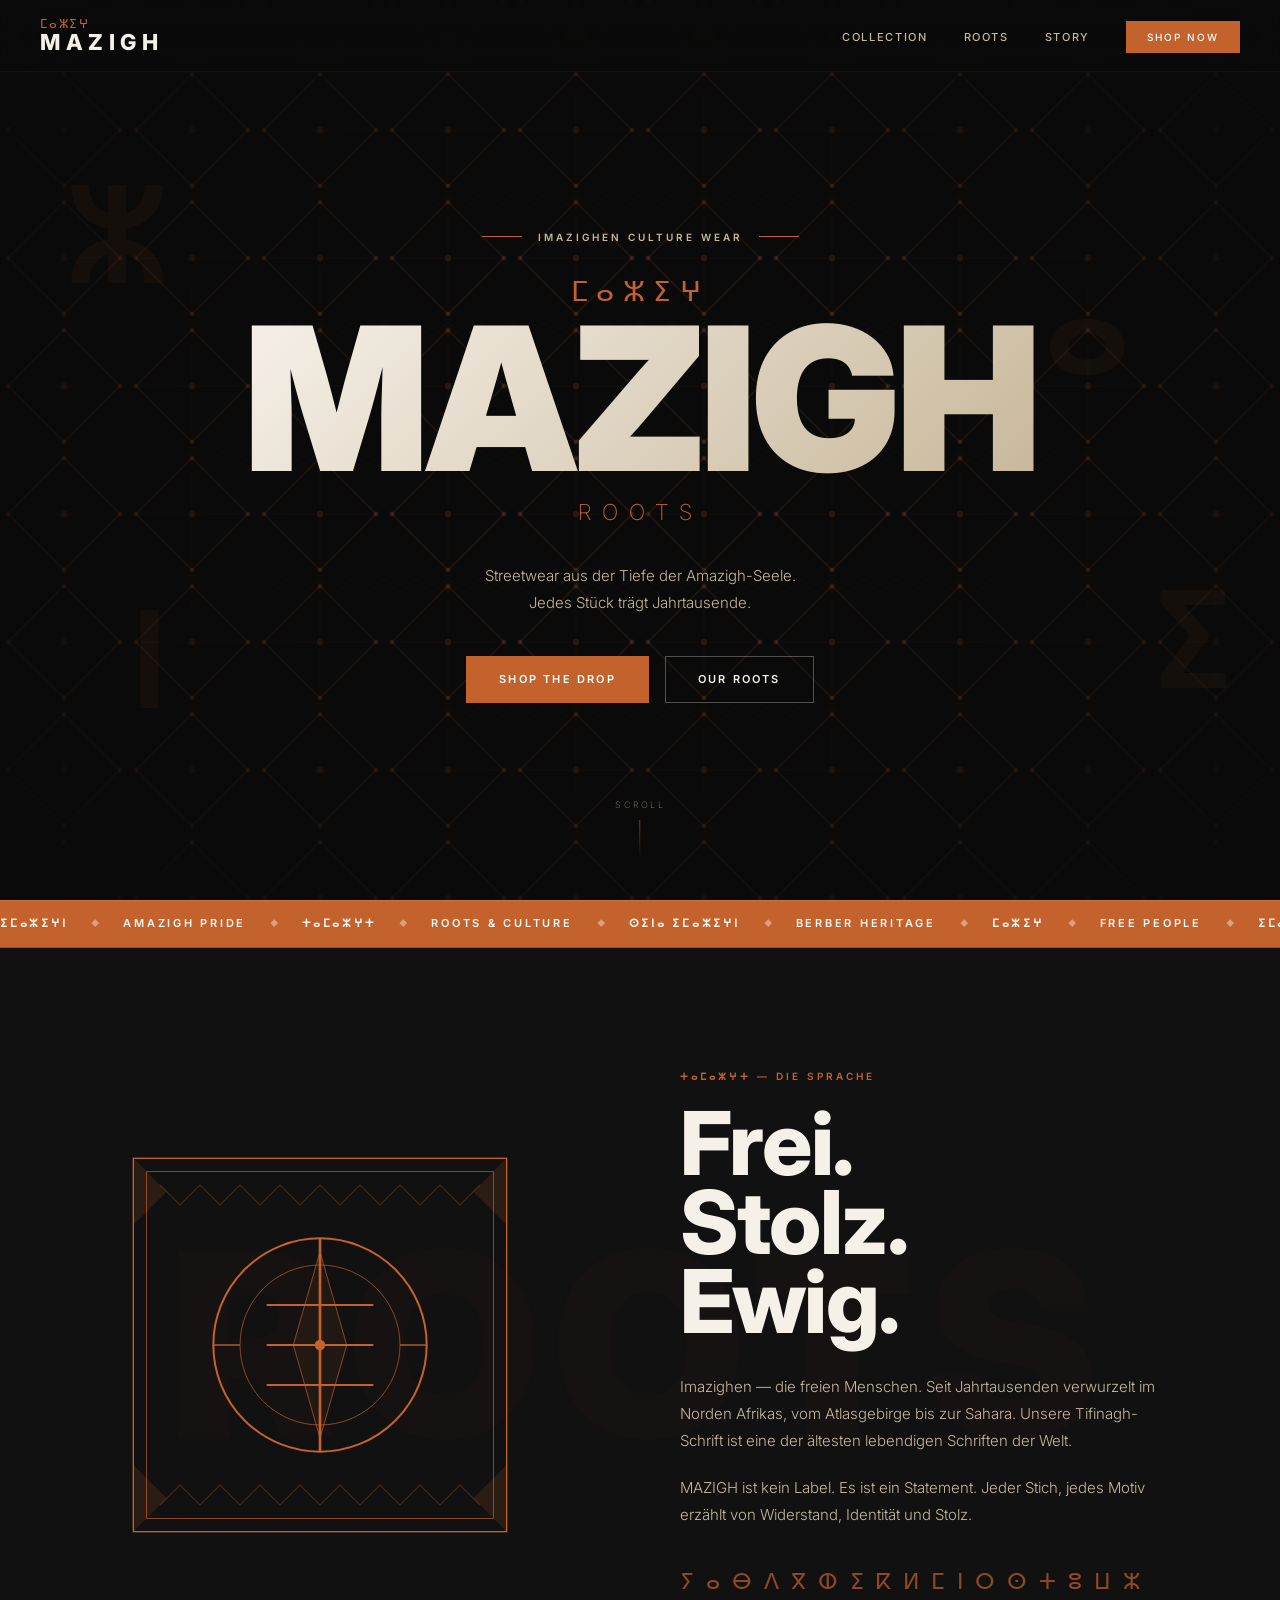
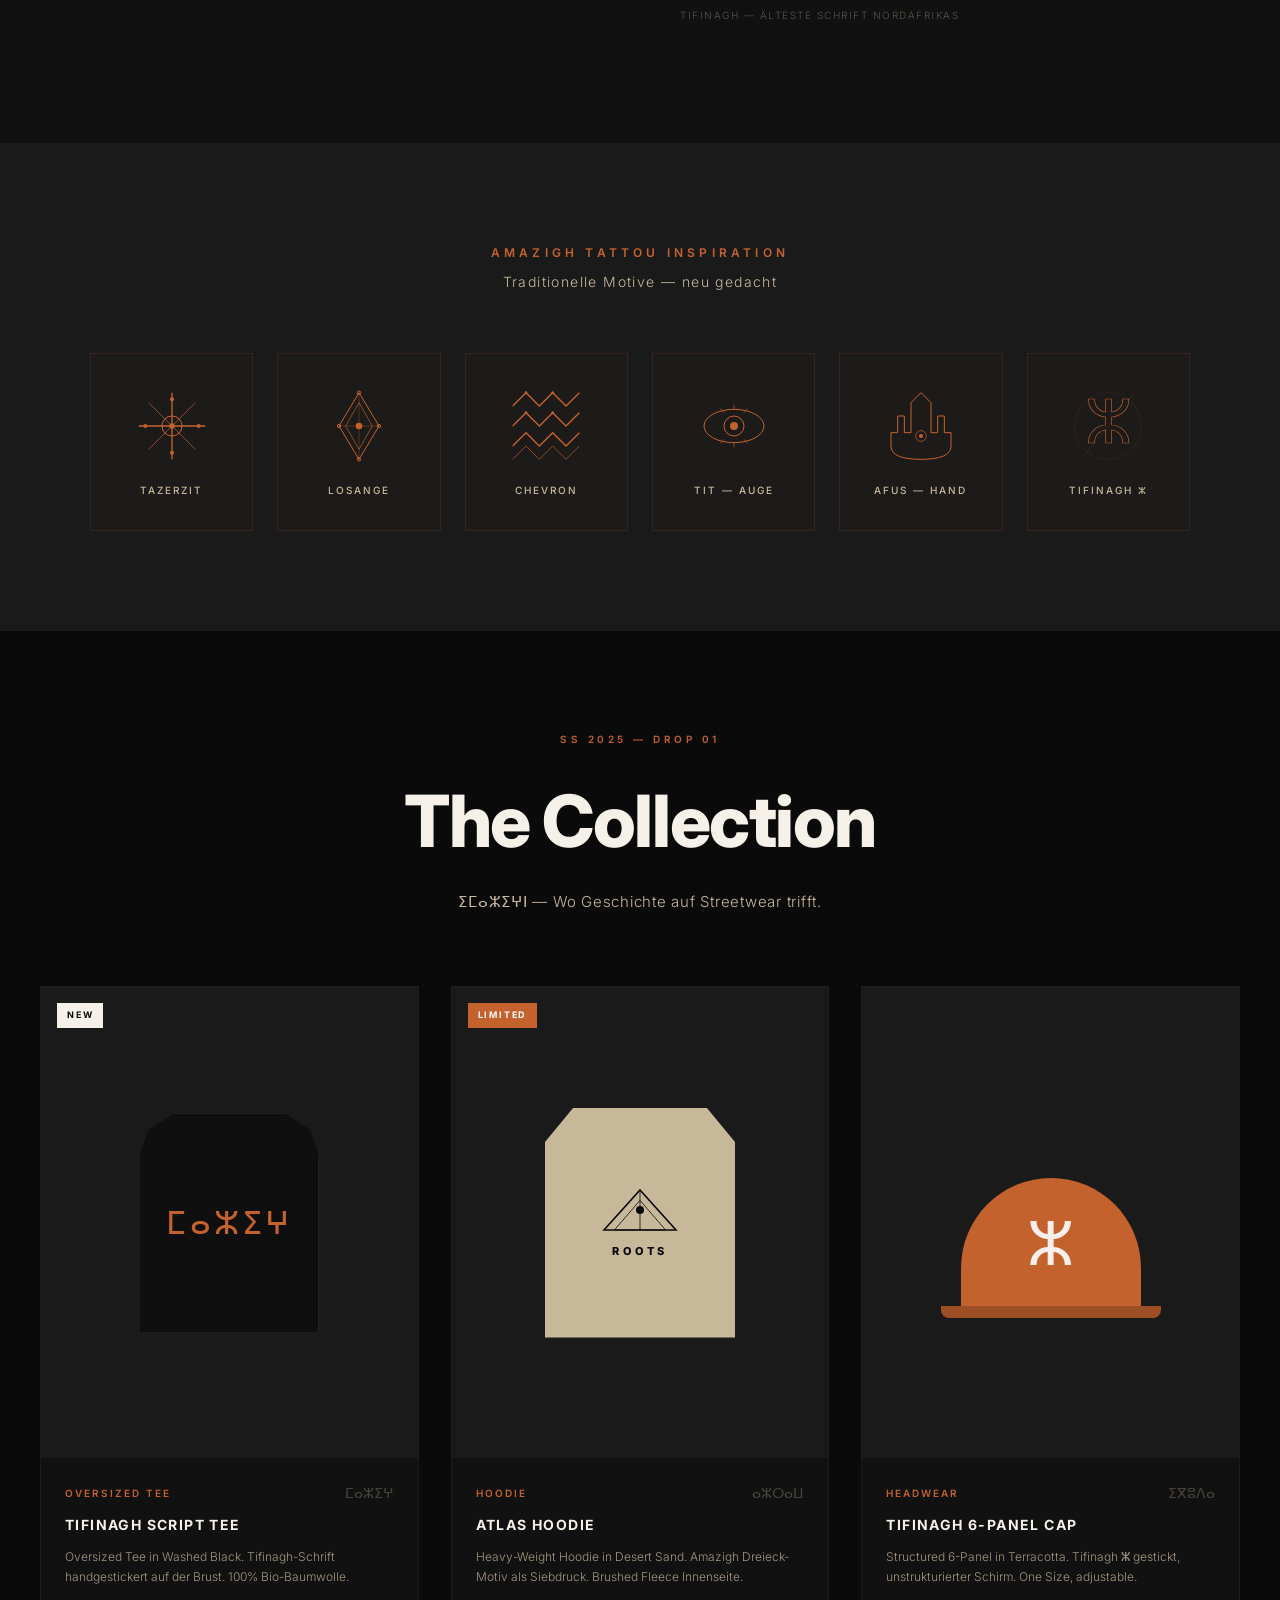
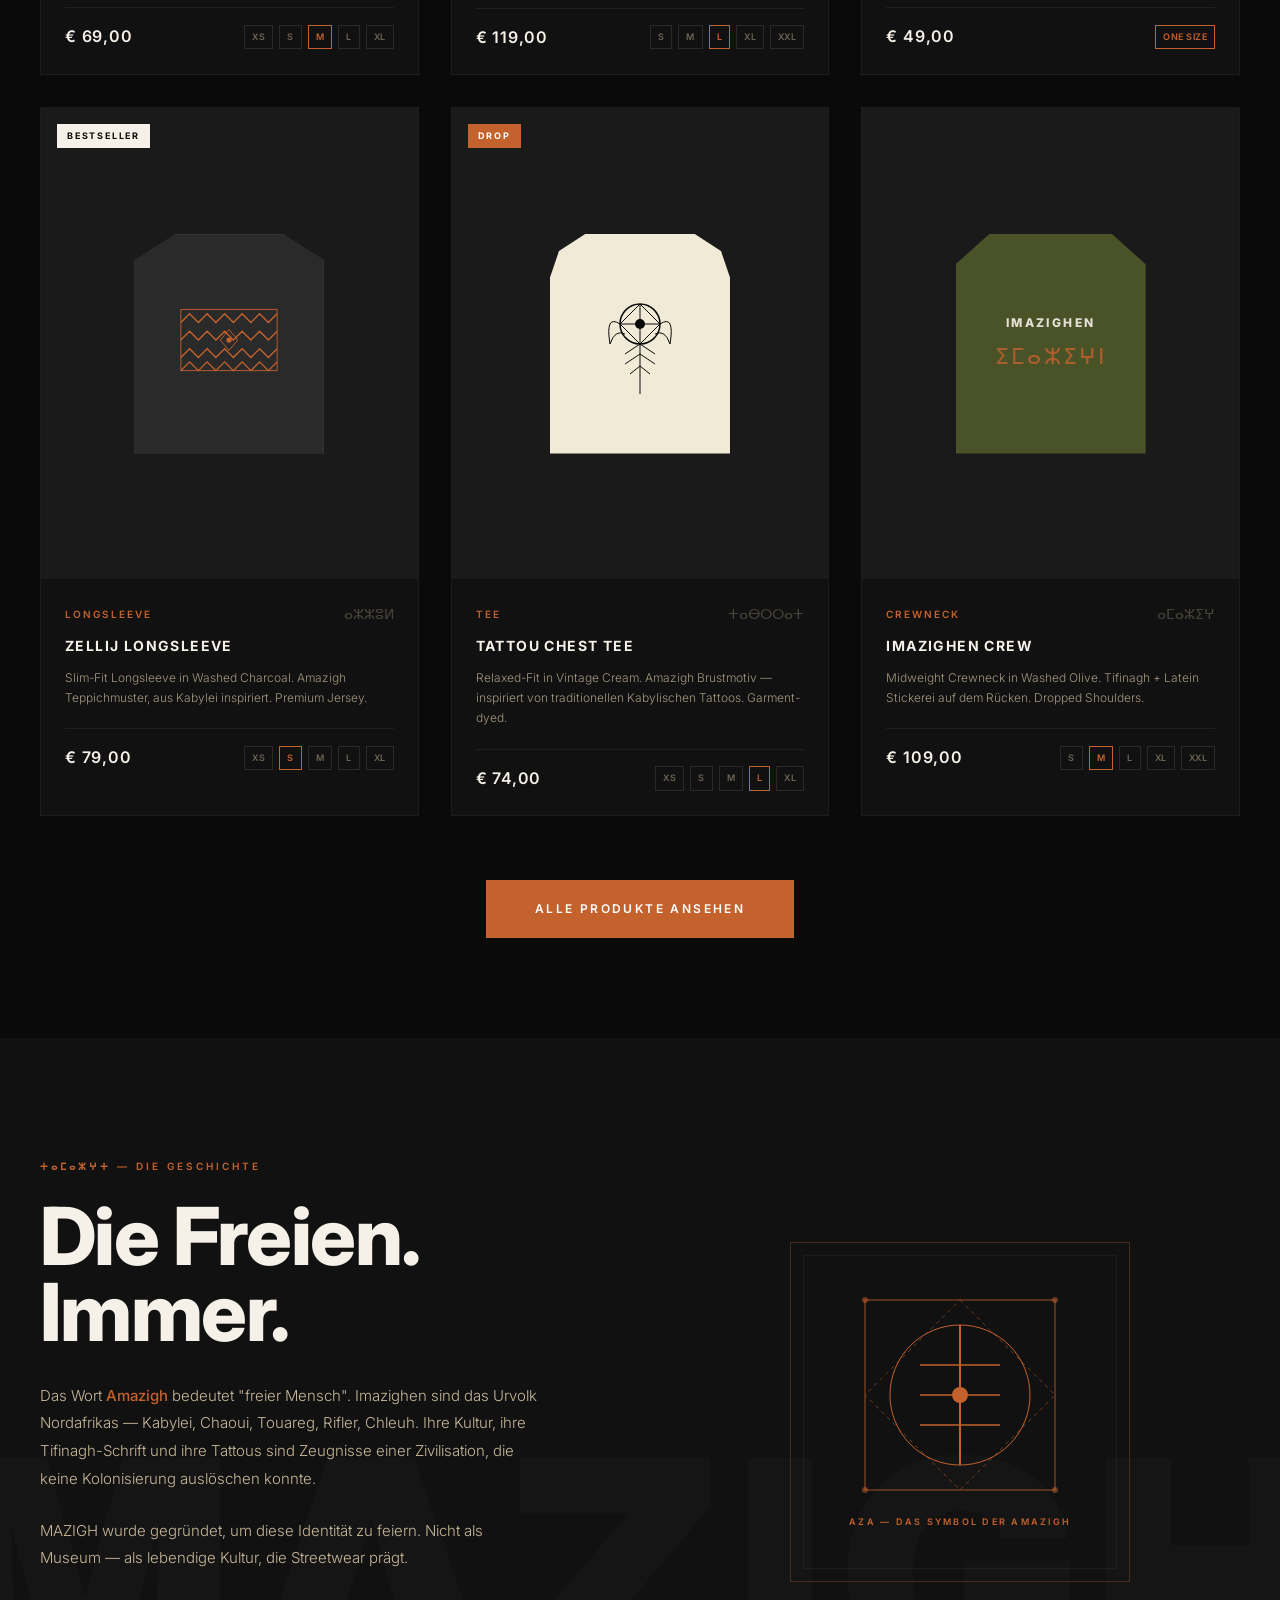
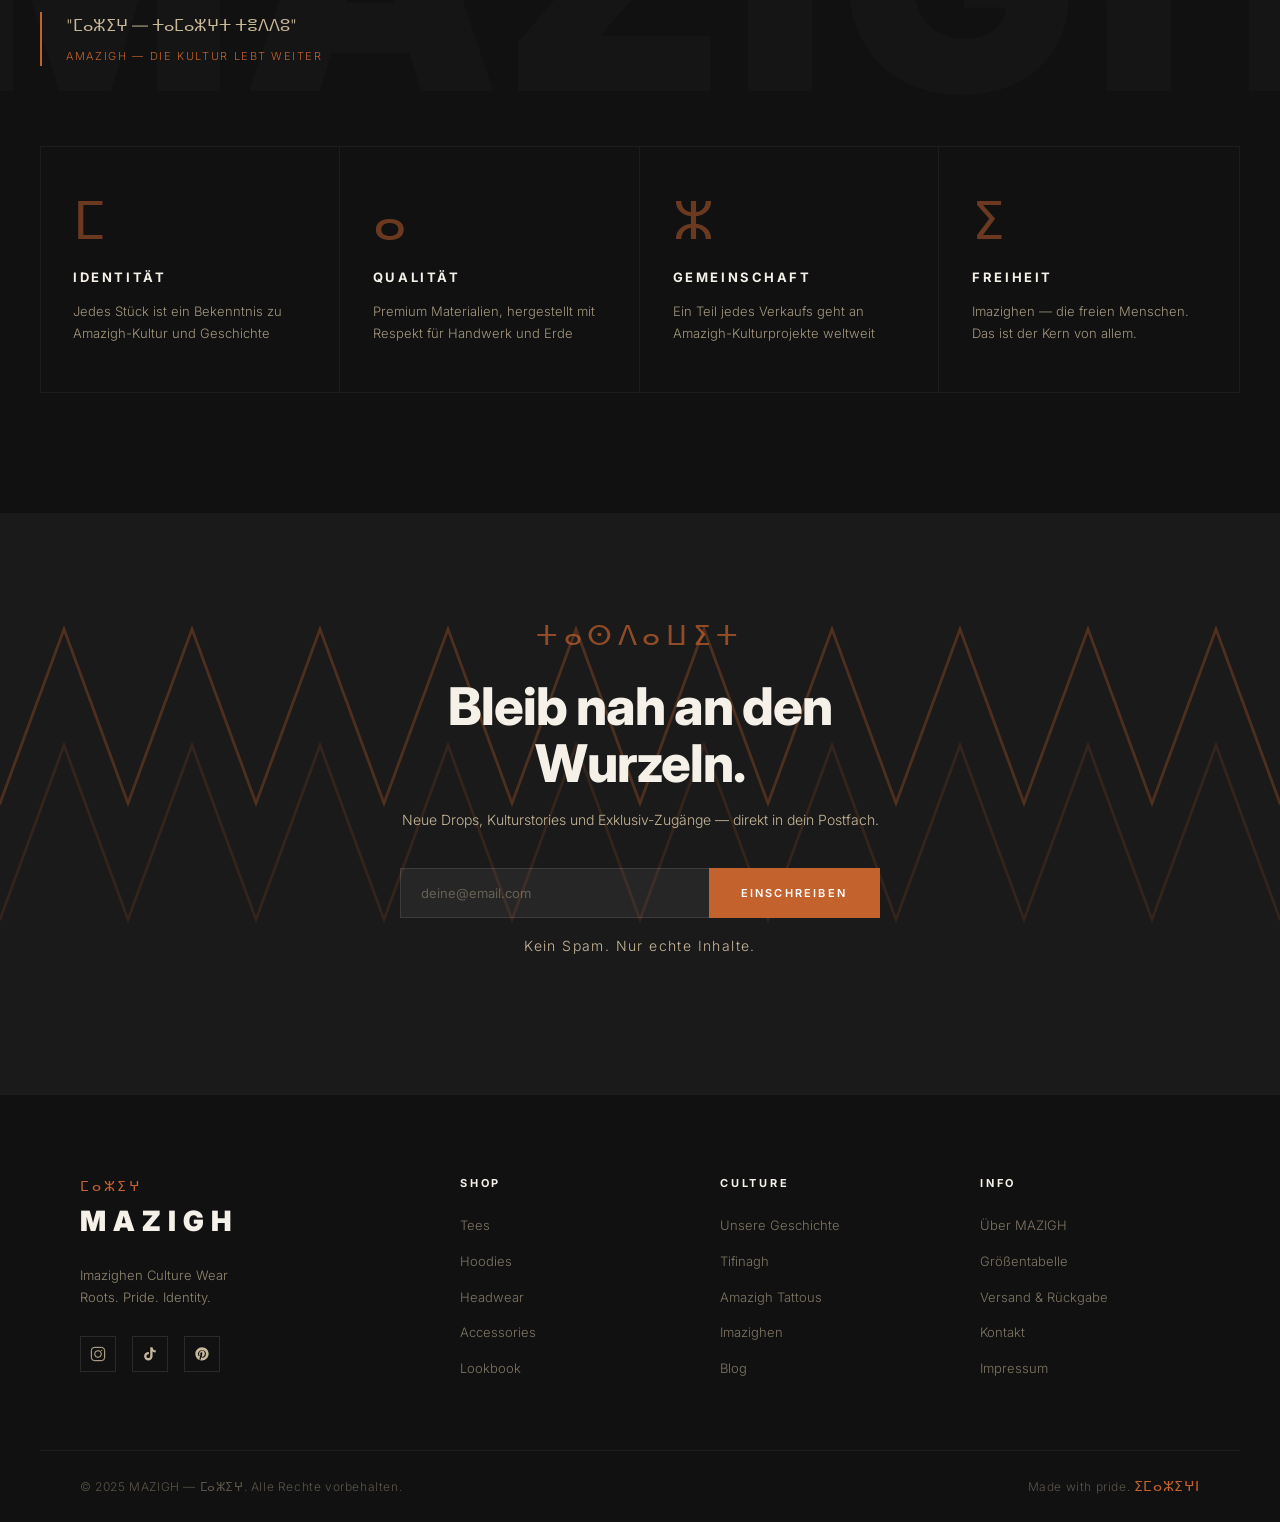
==== index.html @ 733d758b "Launch MAZIGH brand website — Amazigh culture streetwear shop Full-page shop experience with: - Hero" ====
<!DOCTYPE html>
<html lang="de">
<head>
  <meta charset="UTF-8" />
  <meta name="viewport" content="width=device-width, initial-scale=1.0" />
  <title>MAZIGH — ⵎⴰⵣⵉⵖ</title>
  <link rel="preconnect" href="https://fonts.googleapis.com" />
  <link rel="preconnect" href="https://fonts.gstatic.com" crossorigin />
  <link href="https://fonts.googleapis.com/css2?family=Inter:wght@100;200;300;400;500;600;700;800;900&family=Playfair+Display:ital,wght@0,400;0,700;0,900;1,400;1,700&display=swap" rel="stylesheet" />
  <link rel="stylesheet" href="styles.css" />
</head>
<body>

  <!-- NAV -->
  <nav class="nav" id="nav">
    <div class="nav__logo">
      <span class="nav__tifinagh">ⵎⴰⵣⵉⵖ</span>
      <span class="nav__wordmark">MAZIGH</span>
    </div>
    <ul class="nav__links">
      <li><a href="#collection">Collection</a></li>
      <li><a href="#roots">Roots</a></li>
      <li><a href="#story">Story</a></li>
      <li><a href="#shop" class="nav__cta">Shop Now</a></li>
    </ul>
    <button class="nav__burger" id="burger" aria-label="Menu">
      <span></span><span></span><span></span>
    </button>
  </nav>

  <!-- MOBILE MENU -->
  <div class="mobile-menu" id="mobileMenu">
    <ul>
      <li><a href="#collection" onclick="closeMenu()">Collection</a></li>
      <li><a href="#roots" onclick="closeMenu()">Roots</a></li>
      <li><a href="#story" onclick="closeMenu()">Story</a></li>
      <li><a href="#shop" onclick="closeMenu()">Shop Now</a></li>
    </ul>
    <div class="mobile-menu__tifinagh">ⵎⴰⵣⵉⵖ</div>
  </div>

  <!-- HERO -->
  <section class="hero" id="home">
    <div class="hero__bg">
      <svg class="hero__pattern" viewBox="0 0 800 800" preserveAspectRatio="xMidYMid slice">
        <defs>
          <pattern id="amazigh-grid" x="0" y="0" width="80" height="80" patternUnits="userSpaceOnUse">
            <!-- Diamond -->
            <polygon points="40,5 75,40 40,75 5,40" fill="none" stroke="rgba(196,98,45,0.12)" stroke-width="1"/>
            <!-- Inner cross lines -->
            <line x1="40" y1="5" x2="40" y2="75" stroke="rgba(196,98,45,0.06)" stroke-width="0.5"/>
            <line x1="5" y1="40" x2="75" y2="40" stroke="rgba(196,98,45,0.06)" stroke-width="0.5"/>
            <!-- Corner dots -->
            <circle cx="40" cy="5" r="1.5" fill="rgba(196,98,45,0.2)"/>
            <circle cx="75" cy="40" r="1.5" fill="rgba(196,98,45,0.2)"/>
            <circle cx="40" cy="75" r="1.5" fill="rgba(196,98,45,0.2)"/>
            <circle cx="5" cy="40" r="1.5" fill="rgba(196,98,45,0.2)"/>
            <!-- Center -->
            <circle cx="40" cy="40" r="2" fill="rgba(196,98,45,0.15)"/>
            <!-- Zigzag top -->
            <polyline points="0,0 10,10 20,0 30,10 40,0 50,10 60,0 70,10 80,0" fill="none" stroke="rgba(196,98,45,0.06)" stroke-width="0.5"/>
          </pattern>
        </defs>
        <rect width="800" height="800" fill="url(#amazigh-grid)"/>
      </svg>
    </div>

    <div class="hero__content">
      <div class="hero__eyebrow">
        <span class="hero__line"></span>
        <span>IMAZIGHEN CULTURE WEAR</span>
        <span class="hero__line"></span>
      </div>
      <h1 class="hero__title">
        <span class="hero__title-tif">ⵎⴰⵣⵉⵖ</span>
        <span class="hero__title-main">MAZIGH</span>
        <span class="hero__title-sub">ROOTS</span>
      </h1>
      <p class="hero__desc">
        Streetwear aus der Tiefe der Amazigh-Seele.<br/>
        Jedes Stück trägt Jahrtausende.
      </p>
      <div class="hero__actions">
        <a href="#shop" class="btn btn--primary">Shop the Drop</a>
        <a href="#roots" class="btn btn--ghost">Our Roots</a>
      </div>
    </div>

    <div class="hero__scroll">
      <span>Scroll</span>
      <div class="hero__scroll-line"></div>
    </div>

    <!-- Tifinagh floating letters -->
    <div class="hero__float hero__float--1">ⵣ</div>
    <div class="hero__float hero__float--2">ⵉ</div>
    <div class="hero__float hero__float--3">ⵏ</div>
    <div class="hero__float hero__float--4">ⴰ</div>
  </section>

  <!-- MARQUEE BAND -->
  <div class="marquee-band">
    <div class="marquee-track">
      <span>ⵉⵎⴰⵣⵉⵖⵏ</span>
      <span class="sep">◆</span>
      <span>AMAZIGH PRIDE</span>
      <span class="sep">◆</span>
      <span>ⵜⴰⵎⴰⵣⵖⵜ</span>
      <span class="sep">◆</span>
      <span>ROOTS &amp; CULTURE</span>
      <span class="sep">◆</span>
      <span>ⵙⵉⵏⴰ ⵉⵎⴰⵣⵉⵖⵏ</span>
      <span class="sep">◆</span>
      <span>BERBER HERITAGE</span>
      <span class="sep">◆</span>
      <span>ⵎⴰⵣⵉⵖ</span>
      <span class="sep">◆</span>
      <span>FREE PEOPLE</span>
      <span class="sep">◆</span>
      <!-- duplicate for seamless loop -->
      <span>ⵉⵎⴰⵣⵉⵖⵏ</span>
      <span class="sep">◆</span>
      <span>AMAZIGH PRIDE</span>
      <span class="sep">◆</span>
      <span>ⵜⴰⵎⴰⵣⵖⵜ</span>
      <span class="sep">◆</span>
      <span>ROOTS &amp; CULTURE</span>
      <span class="sep">◆</span>
      <span>ⵙⵉⵏⴰ ⵉⵎⴰⵣⵉⵖⵏ</span>
      <span class="sep">◆</span>
      <span>BERBER HERITAGE</span>
      <span class="sep">◆</span>
      <span>ⵎⴰⵣⵉⵖ</span>
      <span class="sep">◆</span>
      <span>FREE PEOPLE</span>
      <span class="sep">◆</span>
    </div>
  </div>

  <!-- ROOTS SECTION -->
  <section class="roots" id="roots">
    <div class="roots__container">
      <div class="roots__left">
        <div class="roots__motif">
          <svg viewBox="0 0 300 300" class="roots__svg">
            <!-- Amazigh Aza symbol -->
            <g stroke="none" fill="none">
              <!-- Outer border with geometric pattern -->
              <rect x="10" y="10" width="280" height="280" stroke="#C4622D" stroke-width="1" fill="none"/>
              <rect x="20" y="20" width="260" height="260" stroke="#C4622D" stroke-width="0.5" fill="none"/>
              <!-- Corner diamonds -->
              <polygon points="10,10 35,35 10,60" fill="rgba(196,98,45,0.15)"/>
              <polygon points="290,10 265,35 290,60" fill="rgba(196,98,45,0.15)"/>
              <polygon points="10,290 35,265 10,240" fill="rgba(196,98,45,0.15)"/>
              <polygon points="290,290 265,265 290,240" fill="rgba(196,98,45,0.15)"/>

              <!-- Central Aza (ⴰ) stylized -->
              <circle cx="150" cy="150" r="80" stroke="#C4622D" stroke-width="1.5" fill="none"/>
              <circle cx="150" cy="150" r="60" stroke="#C4622D" stroke-width="0.5" fill="none"/>

              <!-- Vertical bar -->
              <line x1="150" y1="70" x2="150" y2="230" stroke="#C4622D" stroke-width="2"/>
              <!-- Horizontal cross bars -->
              <line x1="110" y1="120" x2="190" y2="120" stroke="#C4622D" stroke-width="1.5"/>
              <line x1="110" y1="150" x2="190" y2="150" stroke="#C4622D" stroke-width="1.5"/>
              <line x1="110" y1="180" x2="190" y2="180" stroke="#C4622D" stroke-width="1.5"/>

              <!-- Diamond accent -->
              <polygon points="150,80 170,150 150,220 130,150" fill="rgba(196,98,45,0.08)" stroke="#C4622D" stroke-width="0.5"/>

              <!-- 4 corner accents -->
              <line x1="70" y1="150" x2="90" y2="150" stroke="#C4622D" stroke-width="1"/>
              <line x1="210" y1="150" x2="230" y2="150" stroke="#C4622D" stroke-width="1"/>
              <line x1="150" y1="70" x2="150" y2="90" stroke="#C4622D" stroke-width="0" />
              <circle cx="150" cy="150" r="4" fill="#C4622D"/>

              <!-- Zigzag border decoration -->
              <polyline points="30,30 45,45 60,30 75,45 90,30 105,45 120,30 135,45 150,30 165,45 180,30 195,45 210,30 225,45 240,30 255,45 270,30" fill="none" stroke="rgba(196,98,45,0.3)" stroke-width="0.8"/>
              <polyline points="30,270 45,255 60,270 75,255 90,270 105,255 120,270 135,255 150,270 165,255 180,270 195,255 210,270 225,255 240,270 255,255 270,270" fill="none" stroke="rgba(196,98,45,0.3)" stroke-width="0.8"/>
            </g>
          </svg>
        </div>
      </div>
      <div class="roots__right">
        <p class="roots__label">ⵜⴰⵎⴰⵣⵖⵜ — DIE SPRACHE</p>
        <h2 class="roots__title">Frei.<br/>Stolz.<br/>Ewig.</h2>
        <p class="roots__text">
          Imazighen — die freien Menschen. Seit Jahrtausenden verwurzelt im Norden Afrikas, vom Atlasgebirge bis zur Sahara. Unsere Tifinagh-Schrift ist eine der ältesten lebendigen Schriften der Welt.
        </p>
        <p class="roots__text">
          MAZIGH ist kein Label. Es ist ein Statement. Jeder Stich, jedes Motiv erzählt von Widerstand, Identität und Stolz.
        </p>
        <div class="roots__alphabet">
          <span title="Ya">ⵢ</span>
          <span title="A">ⴰ</span>
          <span title="B">ⴱ</span>
          <span title="D">ⴷ</span>
          <span title="G">ⴳ</span>
          <span title="H">ⵀ</span>
          <span title="I">ⵉ</span>
          <span title="K">ⴽ</span>
          <span title="L">ⵍ</span>
          <span title="M">ⵎ</span>
          <span title="N">ⵏ</span>
          <span title="R">ⵔ</span>
          <span title="S">ⵙ</span>
          <span title="T">ⵜ</span>
          <span title="U">ⵓ</span>
          <span title="W">ⵡ</span>
          <span title="Z">ⵣ</span>
        </div>
        <p class="roots__alpha-label">Tifinagh — älteste Schrift Nordafrikas</p>
      </div>
    </div>
  </section>

  <!-- TATTOO MOTIFS STRIP -->
  <section class="motifs">
    <div class="motifs__header">
      <h3>AMAZIGH TATTOU INSPIRATION</h3>
      <p>Traditionelle Motive — neu gedacht</p>
    </div>
    <div class="motifs__grid">
      <div class="motif-card">
        <svg viewBox="0 0 120 120">
          <!-- Tazerzit (Cross of Agadez) -->
          <line x1="60" y1="10" x2="60" y2="110" stroke="#C4622D" stroke-width="2"/>
          <line x1="10" y1="60" x2="110" y2="60" stroke="#C4622D" stroke-width="2"/>
          <line x1="25" y1="25" x2="95" y2="95" stroke="#C4622D" stroke-width="1"/>
          <line x1="95" y1="25" x2="25" y2="95" stroke="#C4622D" stroke-width="1"/>
          <circle cx="60" cy="60" r="15" fill="none" stroke="#C4622D" stroke-width="1.5"/>
          <circle cx="60" cy="60" r="4" fill="#C4622D"/>
          <circle cx="60" cy="20" r="3" fill="#C4622D"/>
          <circle cx="60" cy="100" r="3" fill="#C4622D"/>
          <circle cx="20" cy="60" r="3" fill="#C4622D"/>
          <circle cx="100" cy="60" r="3" fill="#C4622D"/>
        </svg>
        <span>Tazerzit</span>
      </div>
      <div class="motif-card">
        <svg viewBox="0 0 120 120">
          <!-- Diamond chain -->
          <polygon points="60,10 90,60 60,110 30,60" fill="none" stroke="#C4622D" stroke-width="1.5"/>
          <polygon points="60,25 80,60 60,95 40,60" fill="none" stroke="#C4622D" stroke-width="1"/>
          <line x1="60" y1="10" x2="60" y2="110" stroke="#C4622D" stroke-width="0.5"/>
          <line x1="30" y1="60" x2="90" y2="60" stroke="#C4622D" stroke-width="0.5"/>
          <circle cx="60" cy="60" r="5" fill="#C4622D"/>
          <circle cx="60" cy="10" r="2.5" fill="none" stroke="#C4622D" stroke-width="1.5"/>
          <circle cx="60" cy="110" r="2.5" fill="none" stroke="#C4622D" stroke-width="1.5"/>
          <circle cx="30" cy="60" r="2.5" fill="none" stroke="#C4622D" stroke-width="1.5"/>
          <circle cx="90" cy="60" r="2.5" fill="none" stroke="#C4622D" stroke-width="1.5"/>
        </svg>
        <span>Losange</span>
      </div>
      <div class="motif-card">
        <svg viewBox="0 0 120 120">
          <!-- Chevron/zigzag tattou -->
          <polyline points="10,30 30,10 50,30 70,10 90,30 110,10" fill="none" stroke="#C4622D" stroke-width="2"/>
          <polyline points="10,60 30,40 50,60 70,40 90,60 110,40" fill="none" stroke="#C4622D" stroke-width="2"/>
          <polyline points="10,90 30,70 50,90 70,70 90,90 110,70" fill="none" stroke="#C4622D" stroke-width="2"/>
          <polyline points="10,110 30,90 50,110 70,90 90,110 110,90" fill="none" stroke="#C4622D" stroke-width="1"/>
          <!-- dots -->
          <circle cx="30" cy="10" r="2" fill="#C4622D"/>
          <circle cx="70" cy="10" r="2" fill="#C4622D"/>
          <circle cx="30" cy="40" r="2" fill="#C4622D"/>
          <circle cx="70" cy="40" r="2" fill="#C4622D"/>
        </svg>
        <span>Chevron</span>
      </div>
      <div class="motif-card">
        <svg viewBox="0 0 120 120">
          <!-- Eye of protection -->
          <ellipse cx="60" cy="60" rx="45" ry="25" fill="none" stroke="#C4622D" stroke-width="1.5"/>
          <circle cx="60" cy="60" r="15" fill="none" stroke="#C4622D" stroke-width="1.5"/>
          <circle cx="60" cy="60" r="6" fill="#C4622D"/>
          <!-- Lashes -->
          <line x1="60" y1="35" x2="60" y2="28" stroke="#C4622D" stroke-width="1"/>
          <line x1="45" y1="40" x2="40" y2="34" stroke="#C4622D" stroke-width="1"/>
          <line x1="75" y1="40" x2="80" y2="34" stroke="#C4622D" stroke-width="1"/>
          <line x1="60" y1="85" x2="60" y2="92" stroke="#C4622D" stroke-width="1"/>
          <line x1="45" y1="80" x2="40" y2="86" stroke="#C4622D" stroke-width="1"/>
          <line x1="75" y1="80" x2="80" y2="86" stroke="#C4622D" stroke-width="1"/>
        </svg>
        <span>Tit — Auge</span>
      </div>
      <div class="motif-card">
        <svg viewBox="0 0 120 120">
          <!-- Hand of Fatima Amazigh style -->
          <path d="M 60 10 L 45 25 L 45 70 L 35 70 L 35 45 L 25 45 L 25 70 L 15 70 L 15 90 Q 15 110 60 110 Q 105 110 105 90 L 105 70 L 95 70 L 95 45 L 85 45 L 85 70 L 75 70 L 75 25 Z" fill="none" stroke="#C4622D" stroke-width="1.5" stroke-linejoin="round"/>
          <circle cx="60" cy="75" r="8" fill="none" stroke="#C4622D" stroke-width="1"/>
          <circle cx="60" cy="75" r="3" fill="#C4622D"/>
        </svg>
        <span>Afus — Hand</span>
      </div>
      <div class="motif-card">
        <svg viewBox="0 0 120 120">
          <!-- Tifinagh ⵣ stylized large -->
          <text x="60" y="85" text-anchor="middle" font-size="90" fill="none" stroke="#C4622D" stroke-width="1" font-family="serif">ⵣ</text>
          <line x1="20" y1="110" x2="100" y2="10" stroke="#C4622D" stroke-width="0.5" opacity="0.3"/>
          <circle cx="60" cy="60" r="50" fill="none" stroke="#C4622D" stroke-width="0.5" opacity="0.3"/>
        </svg>
        <span>Tifinagh ⵣ</span>
      </div>
    </div>
  </section>

  <!-- SHOP COLLECTION -->
  <section class="shop" id="shop">
    <div class="shop__header">
      <p class="shop__season">SS 2025 — DROP 01</p>
      <h2 class="shop__title">The Collection</h2>
      <p class="shop__sub">ⵉⵎⴰⵣⵉⵖⵏ — Wo Geschichte auf Streetwear trifft.</p>
    </div>

    <div class="products" id="collection">

      <!-- Product 1 -->
      <article class="product-card" data-index="1">
        <div class="product-card__img">
          <div class="product-card__mockup">
            <div class="mock-tee mock-tee--black">
              <div class="mock-tee__graphic mock-tee__graphic--tifinagh">ⵎⴰⵣⵉⵖ</div>
            </div>
          </div>
          <div class="product-card__badge">NEW</div>
          <div class="product-card__overlay">
            <button class="btn btn--white btn--sm">Quick Add</button>
          </div>
        </div>
        <div class="product-card__info">
          <div class="product-card__top">
            <span class="product-card__cat">Oversized Tee</span>
            <span class="product-card__tag">ⵎⴰⵣⵉⵖ</span>
          </div>
          <h3 class="product-card__name">TIFINAGH SCRIPT TEE</h3>
          <p class="product-card__desc">Oversized Tee in Washed Black. Tifinagh-Schrift handgestickert auf der Brust. 100% Bio-Baumwolle.</p>
          <div class="product-card__footer">
            <span class="product-card__price">€ 69,00</span>
            <div class="product-card__sizes">
              <span>XS</span><span>S</span><span class="active">M</span><span>L</span><span>XL</span>
            </div>
          </div>
        </div>
      </article>

      <!-- Product 2 -->
      <article class="product-card" data-index="2">
        <div class="product-card__img">
          <div class="product-card__mockup">
            <div class="mock-hoodie mock-hoodie--sand">
              <div class="mock-hoodie__graphic">
                <svg viewBox="0 0 100 60">
                  <polygon points="50,5 95,55 5,55" fill="none" stroke="#0a0a0a" stroke-width="2"/>
                  <polygon points="50,18 82,55 18,55" fill="none" stroke="#0a0a0a" stroke-width="1"/>
                  <line x1="50" y1="5" x2="50" y2="55" stroke="#0a0a0a" stroke-width="1"/>
                  <circle cx="50" cy="30" r="5" fill="#0a0a0a"/>
                </svg>
                <span>ROOTS</span>
              </div>
            </div>
          </div>
          <div class="product-card__badge product-card__badge--terracotta">LIMITED</div>
          <div class="product-card__overlay">
            <button class="btn btn--white btn--sm">Quick Add</button>
          </div>
        </div>
        <div class="product-card__info">
          <div class="product-card__top">
            <span class="product-card__cat">Hoodie</span>
            <span class="product-card__tag">ⴰⵣⵔⴰⵡ</span>
          </div>
          <h3 class="product-card__name">ATLAS HOODIE</h3>
          <p class="product-card__desc">Heavy-Weight Hoodie in Desert Sand. Amazigh Dreieck-Motiv als Siebdruck. Brushed Fleece Innenseite.</p>
          <div class="product-card__footer">
            <span class="product-card__price">€ 119,00</span>
            <div class="product-card__sizes">
              <span>S</span><span>M</span><span class="active">L</span><span>XL</span><span>XXL</span>
            </div>
          </div>
        </div>
      </article>

      <!-- Product 3 -->
      <article class="product-card" data-index="3">
        <div class="product-card__img">
          <div class="product-card__mockup">
            <div class="mock-cap mock-cap--terracotta">
              <div class="mock-cap__graphic">ⵣ</div>
            </div>
          </div>
          <div class="product-card__overlay">
            <button class="btn btn--white btn--sm">Quick Add</button>
          </div>
        </div>
        <div class="product-card__info">
          <div class="product-card__top">
            <span class="product-card__cat">Headwear</span>
            <span class="product-card__tag">ⵉⴳⵓⴷⴰ</span>
          </div>
          <h3 class="product-card__name">TIFINAGH 6-PANEL CAP</h3>
          <p class="product-card__desc">Structured 6-Panel in Terracotta. Tifinagh ⵣ gestickt, unstrukturierter Schirm. One Size, adjustable.</p>
          <div class="product-card__footer">
            <span class="product-card__price">€ 49,00</span>
            <div class="product-card__sizes">
              <span class="active">ONE SIZE</span>
            </div>
          </div>
        </div>
      </article>

      <!-- Product 4 -->
      <article class="product-card" data-index="4">
        <div class="product-card__img">
          <div class="product-card__mockup">
            <div class="mock-longsleeve mock-longsleeve--charcoal">
              <div class="mock-longsleeve__graphic">
                <svg viewBox="0 0 120 80">
                  <!-- Amazigh rug pattern -->
                  <rect x="5" y="5" width="110" height="70" fill="none" stroke="#C4622D" stroke-width="1"/>
                  <!-- Zigzag rows -->
                  <polyline points="5,20 15,10 25,20 35,10 45,20 55,10 65,20 75,10 85,20 95,10 105,20 115,10" fill="none" stroke="#C4622D" stroke-width="1.5"/>
                  <polyline points="5,40 15,30 25,40 35,30 45,40 55,30 65,40 75,30 85,40 95,30 105,40 115,30" fill="none" stroke="#C4622D" stroke-width="1.5"/>
                  <polyline points="5,60 15,50 25,60 35,50 45,60 55,50 65,60 75,50 85,60 95,50 105,60 115,50" fill="none" stroke="#C4622D" stroke-width="1.5"/>
                  <polyline points="5,75 15,65 25,75 35,65 45,75 55,65 65,75 75,65 85,75 95,65 105,75 115,65" fill="none" stroke="#C4622D" stroke-width="1.5"/>
                  <!-- Diamonds in between -->
                  <polygon points="60,28 70,40 60,52 50,40" fill="none" stroke="#C4622D" stroke-width="1"/>
                  <circle cx="60" cy="40" r="3" fill="#C4622D"/>
                </svg>
              </div>
            </div>
          </div>
          <div class="product-card__badge">BESTSELLER</div>
          <div class="product-card__overlay">
            <button class="btn btn--white btn--sm">Quick Add</button>
          </div>
        </div>
        <div class="product-card__info">
          <div class="product-card__top">
            <span class="product-card__cat">Longsleeve</span>
            <span class="product-card__tag">ⴰⵣⵣⵓⵍ</span>
          </div>
          <h3 class="product-card__name">ZELLIJ LONGSLEEVE</h3>
          <p class="product-card__desc">Slim-Fit Longsleeve in Washed Charcoal. Amazigh Teppichmuster, aus Kabylei inspiriert. Premium Jersey.</p>
          <div class="product-card__footer">
            <span class="product-card__price">€ 79,00</span>
            <div class="product-card__sizes">
              <span>XS</span><span class="active">S</span><span>M</span><span>L</span><span>XL</span>
            </div>
          </div>
        </div>
      </article>

      <!-- Product 5 -->
      <article class="product-card" data-index="5">
        <div class="product-card__img">
          <div class="product-card__mockup">
            <div class="mock-tee mock-tee--cream">
              <div class="mock-tee__graphic mock-tee__graphic--tattou">
                <svg viewBox="0 0 80 100" width="80" height="100">
                  <!-- Full chest tattou design -->
                  <circle cx="40" cy="30" r="20" fill="none" stroke="#0a0a0a" stroke-width="1.5"/>
                  <polygon points="40,10 60,30 40,50 20,30" fill="none" stroke="#0a0a0a" stroke-width="1"/>
                  <line x1="40" y1="10" x2="40" y2="100" stroke="#0a0a0a" stroke-width="1"/>
                  <line x1="20" y1="30" x2="60" y2="30" stroke="#0a0a0a" stroke-width="1"/>
                  <circle cx="40" cy="30" r="5" fill="#0a0a0a"/>
                  <!-- Wings -->
                  <path d="M 20,30 Q 5,20 10,50 Q 15,35 25,40" fill="none" stroke="#0a0a0a" stroke-width="1"/>
                  <path d="M 60,30 Q 75,20 70,50 Q 65,35 55,40" fill="none" stroke="#0a0a0a" stroke-width="1"/>
                  <!-- Lower decoration -->
                  <polyline points="25,60 40,50 55,60" fill="none" stroke="#0a0a0a" stroke-width="1"/>
                  <polyline points="25,70 40,60 55,70" fill="none" stroke="#0a0a0a" stroke-width="1"/>
                  <polyline points="30,80 40,72 50,80" fill="none" stroke="#0a0a0a" stroke-width="1"/>
                </svg>
              </div>
            </div>
          </div>
          <div class="product-card__badge product-card__badge--terracotta">DROP</div>
          <div class="product-card__overlay">
            <button class="btn btn--white btn--sm">Quick Add</button>
          </div>
        </div>
        <div class="product-card__info">
          <div class="product-card__top">
            <span class="product-card__cat">Tee</span>
            <span class="product-card__tag">ⵜⴰⴱⵔⵔⴰⵜ</span>
          </div>
          <h3 class="product-card__name">TATTOU CHEST TEE</h3>
          <p class="product-card__desc">Relaxed-Fit in Vintage Cream. Amazigh Brustmotiv — inspiriert von traditionellen Kabylischen Tattoos. Garment-dyed.</p>
          <div class="product-card__footer">
            <span class="product-card__price">€ 74,00</span>
            <div class="product-card__sizes">
              <span>XS</span><span>S</span><span>M</span><span class="active">L</span><span>XL</span>
            </div>
          </div>
        </div>
      </article>

      <!-- Product 6 -->
      <article class="product-card" data-index="6">
        <div class="product-card__img">
          <div class="product-card__mockup">
            <div class="mock-sweat mock-sweat--olive">
              <div class="mock-sweat__graphic">
                <div class="mock-sweat__text">IMAZIGHEN</div>
                <div class="mock-sweat__tif">ⵉⵎⴰⵣⵉⵖⵏ</div>
              </div>
            </div>
          </div>
          <div class="product-card__overlay">
            <button class="btn btn--white btn--sm">Quick Add</button>
          </div>
        </div>
        <div class="product-card__info">
          <div class="product-card__top">
            <span class="product-card__cat">Crewneck</span>
            <span class="product-card__tag">ⴰⵎⴰⵣⵉⵖ</span>
          </div>
          <h3 class="product-card__name">IMAZIGHEN CREW</h3>
          <p class="product-card__desc">Midweight Crewneck in Washed Olive. Tifinagh + Latein Stickerei auf dem Rücken. Dropped Shoulders.</p>
          <div class="product-card__footer">
            <span class="product-card__price">€ 109,00</span>
            <div class="product-card__sizes">
              <span>S</span><span class="active">M</span><span>L</span><span>XL</span><span>XXL</span>
            </div>
          </div>
        </div>
      </article>

    </div>

    <div class="shop__cta">
      <a href="#" class="btn btn--primary btn--lg">Alle Produkte ansehen</a>
    </div>
  </section>

  <!-- STORY SECTION -->
  <section class="story" id="story">
    <div class="story__bg-text">MAZIGH</div>
    <div class="story__container">
      <div class="story__content">
        <span class="story__label">ⵜⴰⵎⴰⵣⵖⵜ — DIE GESCHICHTE</span>
        <h2 class="story__title">Die Freien.<br/>Immer.</h2>
        <p class="story__text">
          Das Wort <em>Amazigh</em> bedeutet "freier Mensch". Imazighen sind das Urvolk Nordafrikas — Kabylei, Chaoui, Touareg, Rifler, Chleuh. Ihre Kultur, ihre Tifinagh-Schrift und ihre Tattous sind Zeugnisse einer Zivilisation, die keine Kolonisierung auslöschen konnte.
        </p>
        <p class="story__text">
          MAZIGH wurde gegründet, um diese Identität zu feiern. Nicht als Museum — als lebendige Kultur, die Streetwear prägt.
        </p>
        <blockquote class="story__quote">
          "ⵎⴰⵣⵉⵖ — ⵜⴰⵎⴰⵣⵖⵜ ⵜⴻⴷⴷⵓ"<br/>
          <cite>Amazigh — Die Kultur lebt weiter</cite>
        </blockquote>
      </div>
      <div class="story__visual">
        <div class="story__box">
          <div class="story__box-inner">
            <svg viewBox="0 0 200 200" class="story__icon">
              <!-- Full ornamental Amazigh design -->
              <rect x="5" y="5" width="190" height="190" fill="none" stroke="#C4622D" stroke-width="0.8"/>
              <!-- Aza symbol enlarged -->
              <circle cx="100" cy="100" r="70" fill="none" stroke="#C4622D" stroke-width="1"/>
              <line x1="100" y1="30" x2="100" y2="170" stroke="#C4622D" stroke-width="2"/>
              <line x1="60" y1="70" x2="140" y2="70" stroke="#C4622D" stroke-width="1.5"/>
              <line x1="60" y1="100" x2="140" y2="100" stroke="#C4622D" stroke-width="1.5"/>
              <line x1="60" y1="130" x2="140" y2="130" stroke="#C4622D" stroke-width="1.5"/>
              <!-- Outer decoration -->
              <polygon points="100,5 195,100 100,195 5,100" fill="none" stroke="#C4622D" stroke-width="0.5" stroke-dasharray="4,4"/>
              <circle cx="100" cy="100" r="8" fill="#C4622D"/>
              <!-- Corner ornaments -->
              <circle cx="5" cy="5" r="3" fill="#C4622D" opacity="0.5"/>
              <circle cx="195" cy="5" r="3" fill="#C4622D" opacity="0.5"/>
              <circle cx="5" cy="195" r="3" fill="#C4622D" opacity="0.5"/>
              <circle cx="195" cy="195" r="3" fill="#C4622D" opacity="0.5"/>
            </svg>
            <div class="story__box-label">AZA — Das Symbol der Amazigh</div>
          </div>
        </div>
      </div>
    </div>

    <!-- Values row -->
    <div class="values">
      <div class="value">
        <div class="value__symbol">ⵎ</div>
        <h4>Identität</h4>
        <p>Jedes Stück ist ein Bekenntnis zu Amazigh-Kultur und Geschichte</p>
      </div>
      <div class="value">
        <div class="value__symbol">ⴰ</div>
        <h4>Qualität</h4>
        <p>Premium Materialien, hergestellt mit Respekt für Handwerk und Erde</p>
      </div>
      <div class="value">
        <div class="value__symbol">ⵣ</div>
        <h4>Gemeinschaft</h4>
        <p>Ein Teil jedes Verkaufs geht an Amazigh-Kulturprojekte weltweit</p>
      </div>
      <div class="value">
        <div class="value__symbol">ⵉ</div>
        <h4>Freiheit</h4>
        <p>Imazighen — die freien Menschen. Das ist der Kern von allem.</p>
      </div>
    </div>
  </section>

  <!-- NEWSLETTER -->
  <section class="newsletter">
    <div class="newsletter__pattern">
      <svg viewBox="0 0 600 100" preserveAspectRatio="none">
        <polyline points="0,50 30,20 60,50 90,20 120,50 150,20 180,50 210,20 240,50 270,20 300,50 330,20 360,50 390,20 420,50 450,20 480,50 510,20 540,50 570,20 600,50" fill="none" stroke="rgba(196,98,45,0.3)" stroke-width="1"/>
        <polyline points="0,70 30,40 60,70 90,40 120,70 150,40 180,70 210,40 240,70 270,40 300,70 330,40 360,70 390,40 420,70 450,40 480,70 510,40 540,70 570,40 600,70" fill="none" stroke="rgba(196,98,45,0.15)" stroke-width="1"/>
      </svg>
    </div>
    <div class="newsletter__content">
      <span class="newsletter__tif">ⵜⴰⵙⴷⴰⵡⵉⵜ</span>
      <h2>Bleib nah an den Wurzeln.</h2>
      <p>Neue Drops, Kulturstories und Exklusiv-Zugänge — direkt in dein Postfach.</p>
      <form class="newsletter__form" onsubmit="handleSubscribe(event)">
        <input type="email" placeholder="deine@email.com" required />
        <button type="submit" class="btn btn--primary">Einschreiben</button>
      </form>
      <p class="newsletter__note">Kein Spam. Nur echte Inhalte.</p>
    </div>
  </section>

  <!-- FOOTER -->
  <footer class="footer">
    <div class="footer__top">
      <div class="footer__brand">
        <div class="footer__logo">
          <span class="footer__tif">ⵎⴰⵣⵉⵖ</span>
          <span class="footer__name">MAZIGH</span>
        </div>
        <p class="footer__tagline">Imazighen Culture Wear<br/>Roots. Pride. Identity.</p>
        <div class="footer__social">
          <a href="#" aria-label="Instagram">
            <svg viewBox="0 0 24 24" fill="none" stroke="currentColor" stroke-width="1.5"><rect x="2" y="2" width="20" height="20" rx="5"/><circle cx="12" cy="12" r="5"/><circle cx="17.5" cy="6.5" r="1" fill="currentColor" stroke="none"/></svg>
          </a>
          <a href="#" aria-label="TikTok">
            <svg viewBox="0 0 24 24" fill="currentColor"><path d="M19.59 6.69a4.83 4.83 0 01-3.77-4.25V2h-3.45v13.67a2.89 2.89 0 01-2.88 2.5 2.89 2.89 0 01-2.89-2.89 2.89 2.89 0 012.89-2.89c.28 0 .54.04.79.1V9.01a6.32 6.32 0 00-.79-.05 6.34 6.34 0 00-6.34 6.34 6.34 6.34 0 006.34 6.34 6.34 6.34 0 006.33-6.34v-7a8.16 8.16 0 004.77 1.52V6.42a4.85 4.85 0 01-1-.27z"/></svg>
          </a>
          <a href="#" aria-label="Pinterest">
            <svg viewBox="0 0 24 24" fill="currentColor"><path d="M12 2C6.48 2 2 6.48 2 12c0 4.24 2.65 7.86 6.39 9.29-.09-.78-.17-1.98.04-2.83.18-.77 1.22-5.17 1.22-5.17s-.31-.62-.31-1.54c0-1.45.84-2.53 1.88-2.53.89 0 1.32.67 1.32 1.47 0 .9-.57 2.24-.86 3.48-.25 1.04.51 1.88 1.53 1.88 1.83 0 3.06-2.33 3.06-5.09 0-2.1-1.42-3.67-3.98-3.67-2.9 0-4.7 2.17-4.7 4.59 0 .83.24 1.42.62 1.87.17.2.19.28.13.51-.04.17-.14.58-.18.74-.06.24-.24.32-.44.23-1.25-.51-1.83-1.89-1.83-3.43 0-2.54 2.14-5.6 6.39-5.6 3.44 0 5.72 2.49 5.72 5.17 0 3.54-1.97 6.19-4.87 6.19-.97 0-1.89-.52-2.2-1.11l-.6 2.31c-.22.83-.8 1.86-1.19 2.49.9.28 1.84.43 2.82.43 5.52 0 10-4.48 10-10S17.52 2 12 2z"/></svg>
          </a>
        </div>
      </div>
      <div class="footer__links">
        <div class="footer__col">
          <h5>Shop</h5>
          <ul>
            <li><a href="#">Tees</a></li>
            <li><a href="#">Hoodies</a></li>
            <li><a href="#">Headwear</a></li>
            <li><a href="#">Accessories</a></li>
            <li><a href="#">Lookbook</a></li>
          </ul>
        </div>
        <div class="footer__col">
          <h5>Culture</h5>
          <ul>
            <li><a href="#">Unsere Geschichte</a></li>
            <li><a href="#">Tifinagh</a></li>
            <li><a href="#">Amazigh Tattous</a></li>
            <li><a href="#">Imazighen</a></li>
            <li><a href="#">Blog</a></li>
          </ul>
        </div>
        <div class="footer__col">
          <h5>Info</h5>
          <ul>
            <li><a href="#">Über MAZIGH</a></li>
            <li><a href="#">Größentabelle</a></li>
            <li><a href="#">Versand & Rückgabe</a></li>
            <li><a href="#">Kontakt</a></li>
            <li><a href="#">Impressum</a></li>
          </ul>
        </div>
      </div>
    </div>
    <div class="footer__bottom">
      <p>© 2025 MAZIGH — ⵎⴰⵣⵉⵖ. Alle Rechte vorbehalten.</p>
      <p class="footer__pride">Made with pride. <span class="footer__heart">ⵉⵎⴰⵣⵉⵖⵏ</span></p>
    </div>
  </footer>

  <!-- CART TOAST -->
  <div class="toast" id="toast">
    <span>✓ Zum Warenkorb hinzugefügt</span>
  </div>

  <script src="main.js"></script>
</body>
</html>
---- styles.css ----
/* =============================================
   MAZIGH — ⵎⴰⵣⵉⵖ
   Brand Stylesheet
   ============================================= */

/* --- RESET & VARIABLES --- */
*, *::before, *::after { box-sizing: border-box; margin: 0; padding: 0; }

:root {
  --black: #0a0a0a;
  --off-black: #111111;
  --charcoal: #1a1a1a;
  --grey: #2a2a2a;
  --grey-light: #3a3a3a;
  --white: #ffffff;
  --cream: #F5F0E8;
  --sand: #C8B89A;
  --terracotta: #C4622D;
  --terracotta-light: #d97448;
  --gold: #D4A84B;
  --olive: #5C6337;

  --font-sans: 'Inter', -apple-system, sans-serif;
  --font-serif: 'Playfair Display', Georgia, serif;

  --nav-h: 72px;
  --r: 0px;
  --transition: 0.3s cubic-bezier(0.4, 0, 0.2, 1);
}

html { scroll-behavior: smooth; font-size: 16px; }

body {
  background: var(--black);
  color: var(--cream);
  font-family: var(--font-sans);
  font-weight: 300;
  line-height: 1.6;
  overflow-x: hidden;
}

a { color: inherit; text-decoration: none; }
img { display: block; max-width: 100%; }
ul { list-style: none; }

/* --- BUTTONS --- */
.btn {
  display: inline-flex;
  align-items: center;
  justify-content: center;
  padding: 14px 32px;
  font-family: var(--font-sans);
  font-size: 11px;
  font-weight: 600;
  letter-spacing: 0.2em;
  text-transform: uppercase;
  cursor: pointer;
  border: 1.5px solid transparent;
  transition: var(--transition);
  white-space: nowrap;
}
.btn--primary {
  background: var(--terracotta);
  color: var(--white);
  border-color: var(--terracotta);
}
.btn--primary:hover {
  background: var(--terracotta-light);
  border-color: var(--terracotta-light);
  transform: translateY(-1px);
}
.btn--ghost {
  background: transparent;
  color: var(--cream);
  border-color: rgba(245,240,232,0.3);
}
.btn--ghost:hover {
  border-color: var(--cream);
  transform: translateY(-1px);
}
.btn--white {
  background: var(--white);
  color: var(--black);
  border-color: var(--white);
}
.btn--white:hover { background: var(--cream); }
.btn--sm { padding: 10px 24px; font-size: 10px; }
.btn--lg { padding: 18px 48px; font-size: 12px; }

/* --- NAV --- */
.nav {
  position: fixed;
  top: 0; left: 0; right: 0;
  z-index: 100;
  height: var(--nav-h);
  display: flex;
  align-items: center;
  justify-content: space-between;
  padding: 0 40px;
  background: rgba(10,10,10,0.6);
  backdrop-filter: blur(20px);
  -webkit-backdrop-filter: blur(20px);
  border-bottom: 1px solid rgba(196,98,45,0.1);
  transition: background 0.3s;
}
.nav.scrolled {
  background: rgba(10,10,10,0.95);
  border-bottom-color: rgba(196,98,45,0.2);
}
.nav__logo {
  display: flex;
  flex-direction: column;
  align-items: flex-start;
  line-height: 1;
  gap: 1px;
}
.nav__tifinagh {
  font-size: 12px;
  color: var(--terracotta);
  letter-spacing: 0.15em;
  font-weight: 400;
}
.nav__wordmark {
  font-size: 22px;
  font-weight: 800;
  letter-spacing: 0.25em;
  color: var(--cream);
}
.nav__links {
  display: flex;
  align-items: center;
  gap: 36px;
}
.nav__links a {
  font-size: 11px;
  font-weight: 500;
  letter-spacing: 0.15em;
  text-transform: uppercase;
  color: var(--sand);
  transition: color 0.2s;
}
.nav__links a:hover { color: var(--cream); }
.nav__cta {
  background: var(--terracotta) !important;
  color: var(--white) !important;
  padding: 9px 20px !important;
  font-size: 10px !important;
  letter-spacing: 0.2em !important;
  border: 1px solid var(--terracotta) !important;
  transition: all 0.2s !important;
}
.nav__cta:hover {
  background: var(--terracotta-light) !important;
  color: var(--white) !important;
}
.nav__burger {
  display: none;
  flex-direction: column;
  gap: 5px;
  background: none;
  border: none;
  cursor: pointer;
  padding: 4px;
}
.nav__burger span {
  display: block;
  width: 24px;
  height: 1.5px;
  background: var(--cream);
  transition: var(--transition);
}

/* Mobile Menu */
.mobile-menu {
  position: fixed;
  top: 0; left: 0; right: 0; bottom: 0;
  background: var(--off-black);
  z-index: 99;
  display: flex;
  flex-direction: column;
  align-items: center;
  justify-content: center;
  gap: 32px;
  transform: translateX(-100%);
  transition: transform 0.4s cubic-bezier(0.4,0,0.2,1);
}
.mobile-menu.open { transform: translateX(0); }
.mobile-menu ul { text-align: center; }
.mobile-menu ul li { margin: 20px 0; }
.mobile-menu ul a {
  font-size: 28px;
  font-weight: 700;
  letter-spacing: 0.1em;
  text-transform: uppercase;
  color: var(--cream);
}
.mobile-menu__tifinagh {
  font-size: 48px;
  color: var(--terracotta);
  opacity: 0.4;
  letter-spacing: 0.1em;
}

/* --- HERO --- */
.hero {
  position: relative;
  min-height: 100vh;
  display: flex;
  align-items: center;
  justify-content: center;
  padding: calc(var(--nav-h) + 40px) 40px 80px;
  overflow: hidden;
}
.hero__bg {
  position: absolute;
  inset: 0;
  z-index: 0;
}
.hero__pattern {
  width: 100%;
  height: 100%;
  object-fit: cover;
}
/* Subtle gradient overlay */
.hero::before {
  content: '';
  position: absolute;
  inset: 0;
  background: radial-gradient(ellipse 70% 70% at 50% 50%, transparent 30%, var(--black) 100%);
  z-index: 1;
}
.hero__content {
  position: relative;
  z-index: 2;
  text-align: center;
  max-width: 900px;
}
.hero__eyebrow {
  display: flex;
  align-items: center;
  justify-content: center;
  gap: 16px;
  margin-bottom: 32px;
  font-size: 10px;
  font-weight: 600;
  letter-spacing: 0.3em;
  text-transform: uppercase;
  color: var(--sand);
}
.hero__line {
  display: block;
  width: 40px;
  height: 1px;
  background: var(--terracotta);
}
.hero__title {
  display: flex;
  flex-direction: column;
  align-items: center;
  gap: 0;
  margin-bottom: 32px;
}
.hero__title-tif {
  font-size: clamp(18px, 3vw, 28px);
  color: var(--terracotta);
  letter-spacing: 0.3em;
  font-weight: 300;
  font-family: var(--font-sans);
  line-height: 1;
  margin-bottom: 8px;
}
.hero__title-main {
  font-size: clamp(80px, 18vw, 200px);
  font-weight: 900;
  letter-spacing: -0.02em;
  line-height: 0.85;
  color: var(--cream);
  font-family: var(--font-sans);
  background: linear-gradient(135deg, var(--cream) 0%, var(--sand) 100%);
  -webkit-background-clip: text;
  -webkit-text-fill-color: transparent;
  background-clip: text;
}
.hero__title-sub {
  font-size: clamp(14px, 2.5vw, 22px);
  font-weight: 200;
  letter-spacing: 0.5em;
  text-transform: uppercase;
  color: var(--terracotta);
  margin-top: 12px;
}
.hero__desc {
  font-size: 15px;
  font-weight: 300;
  color: var(--sand);
  line-height: 1.8;
  margin-bottom: 40px;
  max-width: 440px;
  margin-left: auto;
  margin-right: auto;
}
.hero__actions {
  display: flex;
  align-items: center;
  justify-content: center;
  gap: 16px;
  flex-wrap: wrap;
}
.hero__scroll {
  position: absolute;
  bottom: 40px;
  left: 50%;
  transform: translateX(-50%);
  z-index: 2;
  display: flex;
  flex-direction: column;
  align-items: center;
  gap: 8px;
  font-size: 9px;
  letter-spacing: 0.25em;
  text-transform: uppercase;
  color: rgba(200,184,154,0.5);
}
.hero__scroll-line {
  width: 1px;
  height: 40px;
  background: linear-gradient(to bottom, rgba(196,98,45,0.6), transparent);
  animation: scrollPulse 2s ease-in-out infinite;
}
@keyframes scrollPulse {
  0%, 100% { opacity: 0.5; transform: scaleY(1); }
  50% { opacity: 1; transform: scaleY(1.2); }
}

/* Floating Tifinagh */
.hero__float {
  position: absolute;
  z-index: 1;
  font-size: clamp(60px, 10vw, 140px);
  color: rgba(196,98,45,0.06);
  font-weight: 900;
  user-select: none;
  pointer-events: none;
  animation: floatDrift 8s ease-in-out infinite;
}
.hero__float--1 { top: 15%; left: 5%; animation-delay: 0s; }
.hero__float--2 { top: 60%; right: 4%; animation-delay: 2s; }
.hero__float--3 { bottom: 15%; left: 10%; animation-delay: 4s; }
.hero__float--4 { top: 25%; right: 12%; animation-delay: 1s; }
@keyframes floatDrift {
  0%, 100% { transform: translateY(0) rotate(0deg); opacity: 0.06; }
  50% { transform: translateY(-20px) rotate(3deg); opacity: 0.1; }
}

/* --- MARQUEE --- */
.marquee-band {
  background: var(--terracotta);
  overflow: hidden;
  padding: 14px 0;
  border-top: 1px solid rgba(255,255,255,0.1);
  border-bottom: 1px solid rgba(0,0,0,0.2);
}
.marquee-track {
  display: flex;
  align-items: center;
  gap: 24px;
  white-space: nowrap;
  animation: marquee 30s linear infinite;
  width: max-content;
}
.marquee-track span {
  font-size: 11px;
  font-weight: 600;
  letter-spacing: 0.25em;
  text-transform: uppercase;
  color: rgba(255,255,255,0.95);
}
.marquee-track .sep {
  color: rgba(255,255,255,0.4);
  letter-spacing: 0 !important;
  font-size: 8px !important;
}
@keyframes marquee {
  from { transform: translateX(0); }
  to { transform: translateX(-50%); }
}

/* --- ROOTS --- */
.roots {
  padding: 120px 40px;
  background: var(--off-black);
  position: relative;
  overflow: hidden;
}
.roots::before {
  content: 'ROOTS';
  position: absolute;
  top: 50%;
  left: 50%;
  transform: translate(-50%, -50%);
  font-size: clamp(80px, 20vw, 280px);
  font-weight: 900;
  color: rgba(196,98,45,0.025);
  white-space: nowrap;
  pointer-events: none;
  letter-spacing: 0.05em;
}
.roots__container {
  max-width: 1200px;
  margin: 0 auto;
  display: grid;
  grid-template-columns: 1fr 1fr;
  gap: 80px;
  align-items: center;
  position: relative;
  z-index: 1;
}
.roots__motif {
  display: flex;
  align-items: center;
  justify-content: center;
}
.roots__svg {
  width: min(400px, 100%);
  height: min(400px, 100%);
  animation: slowRotate 60s linear infinite;
}
@keyframes slowRotate {
  from { transform: rotate(0deg); }
  to { transform: rotate(360deg); }
}
.roots__label {
  font-size: 10px;
  letter-spacing: 0.3em;
  text-transform: uppercase;
  color: var(--terracotta);
  font-weight: 600;
  margin-bottom: 20px;
}
.roots__title {
  font-size: clamp(48px, 7vw, 88px);
  font-weight: 800;
  line-height: 0.9;
  color: var(--cream);
  margin-bottom: 32px;
  letter-spacing: -0.02em;
}
.roots__text {
  font-size: 15px;
  color: var(--sand);
  line-height: 1.8;
  margin-bottom: 20px;
  max-width: 480px;
}
.roots__alphabet {
  display: flex;
  flex-wrap: wrap;
  gap: 12px;
  margin-top: 36px;
  margin-bottom: 8px;
}
.roots__alphabet span {
  font-size: 22px;
  color: var(--terracotta);
  opacity: 0.7;
  transition: opacity 0.2s, transform 0.2s;
  cursor: default;
}
.roots__alphabet span:hover { opacity: 1; transform: scale(1.3); }
.roots__alpha-label {
  font-size: 10px;
  color: rgba(200,184,154,0.4);
  letter-spacing: 0.15em;
  text-transform: uppercase;
  margin-top: 4px;
}

/* --- MOTIFS --- */
.motifs {
  padding: 100px 40px;
  background: var(--charcoal);
}
.motifs__header {
  text-align: center;
  margin-bottom: 60px;
}
.motifs__header h3 {
  font-size: 12px;
  letter-spacing: 0.35em;
  text-transform: uppercase;
  color: var(--terracotta);
  font-weight: 600;
  margin-bottom: 8px;
}
.motifs__header p {
  font-size: 14px;
  color: var(--sand);
  letter-spacing: 0.1em;
}
.motifs__grid {
  max-width: 1100px;
  margin: 0 auto;
  display: grid;
  grid-template-columns: repeat(6, 1fr);
  gap: 24px;
}
.motif-card {
  display: flex;
  flex-direction: column;
  align-items: center;
  gap: 16px;
  padding: 32px 16px;
  border: 1px solid rgba(196,98,45,0.15);
  background: rgba(196,98,45,0.02);
  transition: var(--transition);
  cursor: default;
}
.motif-card:hover {
  border-color: rgba(196,98,45,0.4);
  background: rgba(196,98,45,0.06);
  transform: translateY(-4px);
}
.motif-card svg {
  width: 80px;
  height: 80px;
}
.motif-card span {
  font-size: 10px;
  letter-spacing: 0.2em;
  text-transform: uppercase;
  color: var(--sand);
  font-weight: 500;
}

/* --- SHOP --- */
.shop {
  padding: 100px 40px;
  background: var(--black);
}
.shop__header {
  text-align: center;
  margin-bottom: 72px;
}
.shop__season {
  font-size: 10px;
  letter-spacing: 0.35em;
  text-transform: uppercase;
  color: var(--terracotta);
  font-weight: 600;
  margin-bottom: 16px;
}
.shop__title {
  font-size: clamp(40px, 6vw, 72px);
  font-weight: 800;
  letter-spacing: -0.02em;
  color: var(--cream);
  margin-bottom: 12px;
}
.shop__sub {
  font-size: 15px;
  color: var(--sand);
  letter-spacing: 0.05em;
}

.products {
  max-width: 1300px;
  margin: 0 auto;
  display: grid;
  grid-template-columns: repeat(3, 1fr);
  gap: 32px;
}

.product-card {
  background: var(--off-black);
  border: 1px solid rgba(255,255,255,0.05);
  transition: var(--transition);
  cursor: pointer;
}
.product-card:hover {
  border-color: rgba(196,98,45,0.3);
  transform: translateY(-6px);
  box-shadow: 0 24px 60px rgba(0,0,0,0.4);
}
.product-card__img {
  position: relative;
  aspect-ratio: 4/5;
  overflow: hidden;
  background: var(--charcoal);
}
.product-card__mockup {
  width: 100%;
  height: 100%;
  display: flex;
  align-items: center;
  justify-content: center;
}
.product-card__badge {
  position: absolute;
  top: 16px; left: 16px;
  font-size: 9px;
  font-weight: 700;
  letter-spacing: 0.2em;
  text-transform: uppercase;
  padding: 5px 10px;
  background: var(--cream);
  color: var(--black);
}
.product-card__badge--terracotta {
  background: var(--terracotta);
  color: var(--white);
}
.product-card__overlay {
  position: absolute;
  inset: 0;
  background: rgba(10,10,10,0.5);
  display: flex;
  align-items: center;
  justify-content: center;
  opacity: 0;
  transition: opacity 0.3s;
}
.product-card:hover .product-card__overlay { opacity: 1; }

.product-card__info { padding: 24px; }
.product-card__top {
  display: flex;
  justify-content: space-between;
  align-items: center;
  margin-bottom: 10px;
}
.product-card__cat {
  font-size: 10px;
  letter-spacing: 0.2em;
  text-transform: uppercase;
  color: var(--terracotta);
  font-weight: 600;
}
.product-card__tag {
  font-size: 14px;
  color: rgba(200,184,154,0.3);
}
.product-card__name {
  font-size: 14px;
  font-weight: 700;
  letter-spacing: 0.1em;
  text-transform: uppercase;
  color: var(--cream);
  margin-bottom: 10px;
}
.product-card__desc {
  font-size: 12px;
  color: var(--sand);
  line-height: 1.7;
  margin-bottom: 20px;
  opacity: 0.8;
}
.product-card__footer {
  display: flex;
  justify-content: space-between;
  align-items: center;
  border-top: 1px solid rgba(255,255,255,0.06);
  padding-top: 16px;
}
.product-card__price {
  font-size: 16px;
  font-weight: 600;
  color: var(--cream);
  letter-spacing: 0.05em;
}
.product-card__sizes {
  display: flex;
  gap: 6px;
}
.product-card__sizes span {
  font-size: 9px;
  font-weight: 600;
  letter-spacing: 0.05em;
  padding: 4px 7px;
  border: 1px solid rgba(255,255,255,0.1);
  color: rgba(200,184,154,0.5);
  cursor: pointer;
  transition: var(--transition);
}
.product-card__sizes span:hover,
.product-card__sizes span.active {
  border-color: var(--terracotta);
  color: var(--terracotta);
}

.shop__cta {
  text-align: center;
  margin-top: 64px;
}

/* --- PRODUCT MOCKUPS --- */
/* TEE */
.mock-tee {
  width: 180px;
  height: 220px;
  position: relative;
  display: flex;
  align-items: center;
  justify-content: center;
  clip-path: polygon(20% 0%, 80% 0%, 95% 8%, 100% 20%, 100% 100%, 0% 100%, 0% 20%, 5% 8%);
  transition: transform 0.3s;
}
.product-card:hover .mock-tee { transform: scale(1.04); }
.mock-tee--black { background: #0f0f0f; border: 1px solid #222; }
.mock-tee--cream { background: #F0EAD6; }
.mock-tee__graphic { text-align: center; }
.mock-tee__graphic--tifinagh {
  font-size: 32px;
  color: var(--terracotta);
  letter-spacing: 0.1em;
  font-weight: 300;
}
.mock-tee__graphic--tattou { display: flex; align-items: center; justify-content: center; }

/* HOODIE */
.mock-hoodie {
  width: 190px;
  height: 230px;
  position: relative;
  display: flex;
  align-items: center;
  justify-content: center;
  clip-path: polygon(15% 0%, 85% 0%, 100% 15%, 100% 100%, 0% 100%, 0% 15%);
  transition: transform 0.3s;
}
.product-card:hover .mock-hoodie { transform: scale(1.04); }
.mock-hoodie--sand { background: #C8B89A; }
.mock-hoodie__graphic {
  display: flex;
  flex-direction: column;
  align-items: center;
  gap: 8px;
}
.mock-hoodie__graphic svg { width: 80px; height: 50px; }
.mock-hoodie__graphic span {
  font-size: 11px;
  font-weight: 800;
  letter-spacing: 0.3em;
  color: #0a0a0a;
}

/* CAP */
.mock-cap {
  width: 180px;
  height: 130px;
  position: relative;
  display: flex;
  align-items: center;
  justify-content: center;
  border-radius: 90px 90px 0 0;
  margin-top: 40px;
  transition: transform 0.3s;
}
.product-card:hover .mock-cap { transform: scale(1.04); }
.mock-cap::after {
  content: '';
  position: absolute;
  bottom: -10px;
  left: -20px;
  right: -20px;
  height: 12px;
  border-radius: 0 0 8px 8px;
  background: inherit;
  filter: brightness(0.8);
}
.mock-cap--terracotta { background: var(--terracotta); }
.mock-cap__graphic {
  font-size: 60px;
  color: rgba(255,255,255,0.9);
  font-weight: 300;
  line-height: 1;
}

/* LONGSLEEVE */
.mock-longsleeve {
  width: 190px;
  height: 220px;
  display: flex;
  align-items: center;
  justify-content: center;
  clip-path: polygon(22% 0%, 78% 0%, 100% 12%, 100% 100%, 0% 100%, 0% 12%);
  transition: transform 0.3s;
}
.product-card:hover .mock-longsleeve { transform: scale(1.04); }
.mock-longsleeve--charcoal { background: #2a2a2a; border: 1px solid #333; }
.mock-longsleeve__graphic svg { width: 110px; height: 70px; }

/* SWEAT */
.mock-sweat {
  width: 190px;
  height: 220px;
  display: flex;
  align-items: center;
  justify-content: center;
  clip-path: polygon(18% 0%, 82% 0%, 100% 14%, 100% 100%, 0% 100%, 0% 14%);
  transition: transform 0.3s;
}
.product-card:hover .mock-sweat { transform: scale(1.04); }
.mock-sweat--olive { background: #4a5228; }
.mock-sweat__graphic { text-align: center; }
.mock-sweat__text {
  font-size: 12px;
  font-weight: 800;
  letter-spacing: 0.2em;
  color: rgba(245,240,232,0.9);
  text-transform: uppercase;
}
.mock-sweat__tif {
  font-size: 22px;
  color: rgba(196,98,45,0.8);
  letter-spacing: 0.1em;
  margin-top: 6px;
}

/* --- STORY --- */
.story {
  padding: 120px 40px;
  background: var(--off-black);
  position: relative;
  overflow: hidden;
}
.story__bg-text {
  position: absolute;
  top: 50%;
  left: 50%;
  transform: translate(-50%, -50%);
  font-size: clamp(100px, 25vw, 340px);
  font-weight: 900;
  color: rgba(255,255,255,0.015);
  white-space: nowrap;
  letter-spacing: 0.05em;
  pointer-events: none;
}
.story__container {
  max-width: 1200px;
  margin: 0 auto;
  display: grid;
  grid-template-columns: 1fr 1fr;
  gap: 80px;
  align-items: center;
  position: relative;
  z-index: 1;
  margin-bottom: 80px;
}
.story__label {
  display: block;
  font-size: 10px;
  letter-spacing: 0.3em;
  text-transform: uppercase;
  color: var(--terracotta);
  font-weight: 600;
  margin-bottom: 24px;
}
.story__title {
  font-size: clamp(48px, 7vw, 80px);
  font-weight: 800;
  line-height: 0.95;
  letter-spacing: -0.02em;
  color: var(--cream);
  margin-bottom: 32px;
}
.story__text {
  font-size: 15px;
  color: var(--sand);
  line-height: 1.85;
  margin-bottom: 24px;
  max-width: 500px;
}
.story__text em {
  color: var(--terracotta);
  font-style: normal;
  font-weight: 500;
}
.story__quote {
  border-left: 2px solid var(--terracotta);
  padding-left: 24px;
  margin-top: 40px;
  font-size: 16px;
  color: var(--sand);
  font-style: normal;
  line-height: 1.7;
}
.story__quote cite {
  display: block;
  margin-top: 8px;
  font-size: 11px;
  letter-spacing: 0.15em;
  text-transform: uppercase;
  color: var(--terracotta);
  font-style: normal;
}
.story__visual { display: flex; justify-content: center; }
.story__box {
  width: 340px;
  height: 340px;
  border: 1px solid rgba(196,98,45,0.3);
  display: flex;
  align-items: center;
  justify-content: center;
  position: relative;
}
.story__box::before {
  content: '';
  position: absolute;
  inset: 12px;
  border: 1px solid rgba(196,98,45,0.1);
}
.story__box-inner {
  display: flex;
  flex-direction: column;
  align-items: center;
  gap: 20px;
  padding: 20px;
}
.story__icon { width: 200px; height: 200px; }
.story__box-label {
  font-size: 9px;
  letter-spacing: 0.25em;
  text-transform: uppercase;
  color: var(--terracotta);
  text-align: center;
  font-weight: 600;
}

/* VALUES */
.values {
  max-width: 1200px;
  margin: 0 auto;
  display: grid;
  grid-template-columns: repeat(4, 1fr);
  gap: 1px;
  border: 1px solid rgba(255,255,255,0.05);
  position: relative;
  z-index: 1;
}
.value {
  padding: 48px 32px;
  border-right: 1px solid rgba(255,255,255,0.05);
  transition: background 0.3s;
}
.value:last-child { border-right: none; }
.value:hover { background: rgba(196,98,45,0.04); }
.value__symbol {
  font-size: 52px;
  color: var(--terracotta);
  opacity: 0.5;
  line-height: 1;
  margin-bottom: 20px;
}
.value h4 {
  font-size: 13px;
  font-weight: 700;
  letter-spacing: 0.2em;
  text-transform: uppercase;
  color: var(--cream);
  margin-bottom: 12px;
}
.value p {
  font-size: 13px;
  color: var(--sand);
  line-height: 1.7;
  opacity: 0.8;
}

/* --- NEWSLETTER --- */
.newsletter {
  padding: 100px 40px;
  background: var(--charcoal);
  position: relative;
  overflow: hidden;
}
.newsletter__pattern {
  position: absolute;
  top: 0; left: 0; right: 0;
  height: 100%;
  pointer-events: none;
}
.newsletter__pattern svg { width: 100%; height: 100%; }
.newsletter__content {
  position: relative;
  z-index: 1;
  text-align: center;
  max-width: 560px;
  margin: 0 auto;
}
.newsletter__tif {
  display: block;
  font-size: 28px;
  color: var(--terracotta);
  margin-bottom: 20px;
  letter-spacing: 0.2em;
  opacity: 0.7;
}
.newsletter h2 {
  font-size: clamp(32px, 5vw, 52px);
  font-weight: 800;
  letter-spacing: -0.02em;
  color: var(--cream);
  margin-bottom: 16px;
  line-height: 1.1;
}
.newsletter p {
  font-size: 14px;
  color: var(--sand);
  margin-bottom: 36px;
  line-height: 1.7;
}
.newsletter__form {
  display: flex;
  gap: 0;
  max-width: 480px;
  margin: 0 auto 16px;
}
.newsletter__form input {
  flex: 1;
  padding: 16px 20px;
  background: rgba(255,255,255,0.05);
  border: 1px solid rgba(255,255,255,0.1);
  border-right: none;
  color: var(--cream);
  font-family: var(--font-sans);
  font-size: 13px;
  outline: none;
  transition: border-color 0.2s;
}
.newsletter__form input::placeholder { color: rgba(200,184,154,0.4); }
.newsletter__form input:focus { border-color: rgba(196,98,45,0.5); }
.newsletter__form .btn { border-left: none; }
.newsletter__note {
  font-size: 11px;
  color: rgba(200,184,154,0.4);
  letter-spacing: 0.1em;
  margin-bottom: 0;
}

/* --- FOOTER --- */
.footer {
  background: var(--off-black);
  border-top: 1px solid rgba(255,255,255,0.05);
}
.footer__top {
  max-width: 1200px;
  margin: 0 auto;
  padding: 80px 40px 60px;
  display: grid;
  grid-template-columns: 300px 1fr;
  gap: 80px;
}
.footer__logo {
  display: flex;
  flex-direction: column;
  gap: 2px;
  margin-bottom: 20px;
}
.footer__tif {
  font-size: 14px;
  color: var(--terracotta);
  letter-spacing: 0.2em;
}
.footer__name {
  font-size: 28px;
  font-weight: 900;
  letter-spacing: 0.25em;
  color: var(--cream);
}
.footer__tagline {
  font-size: 13px;
  color: var(--sand);
  line-height: 1.7;
  margin-bottom: 28px;
  opacity: 0.7;
}
.footer__social {
  display: flex;
  gap: 16px;
}
.footer__social a {
  width: 36px;
  height: 36px;
  border: 1px solid rgba(255,255,255,0.1);
  display: flex;
  align-items: center;
  justify-content: center;
  transition: var(--transition);
}
.footer__social a:hover {
  border-color: var(--terracotta);
  background: rgba(196,98,45,0.1);
}
.footer__social svg { width: 16px; height: 16px; color: var(--sand); }
.footer__links {
  display: grid;
  grid-template-columns: repeat(3, 1fr);
  gap: 40px;
}
.footer__col h5 {
  font-size: 11px;
  font-weight: 700;
  letter-spacing: 0.25em;
  text-transform: uppercase;
  color: var(--cream);
  margin-bottom: 20px;
}
.footer__col ul li { margin-bottom: 10px; }
.footer__col ul a {
  font-size: 13px;
  color: var(--sand);
  opacity: 0.6;
  transition: opacity 0.2s, color 0.2s;
}
.footer__col ul a:hover { opacity: 1; color: var(--terracotta); }
.footer__bottom {
  border-top: 1px solid rgba(255,255,255,0.05);
  padding: 24px 40px;
  max-width: 1200px;
  margin: 0 auto;
  display: flex;
  justify-content: space-between;
  align-items: center;
}
.footer__bottom p {
  font-size: 12px;
  color: rgba(200,184,154,0.4);
  letter-spacing: 0.05em;
}
.footer__heart {
  color: var(--terracotta);
  font-size: 14px;
}

/* --- TOAST --- */
.toast {
  position: fixed;
  bottom: 32px;
  right: 32px;
  z-index: 200;
  background: var(--cream);
  color: var(--black);
  padding: 14px 24px;
  font-size: 12px;
  font-weight: 600;
  letter-spacing: 0.1em;
  transform: translateY(100px);
  opacity: 0;
  transition: all 0.4s cubic-bezier(0.4,0,0.2,1);
  pointer-events: none;
}
.toast.show {
  transform: translateY(0);
  opacity: 1;
}

/* --- RESPONSIVE --- */
@media (max-width: 1024px) {
  .products { grid-template-columns: repeat(2, 1fr); }
  .motifs__grid { grid-template-columns: repeat(3, 1fr); }
  .values { grid-template-columns: repeat(2, 1fr); }
  .values .value:nth-child(2) { border-right: none; }
  .footer__top { grid-template-columns: 1fr; gap: 40px; }
}

@media (max-width: 768px) {
  :root { --nav-h: 60px; }
  .nav { padding: 0 20px; }
  .nav__links { display: none; }
  .nav__burger { display: flex; }

  .hero { padding: calc(var(--nav-h) + 20px) 20px 60px; }

  .roots { padding: 80px 20px; }
  .roots__container { grid-template-columns: 1fr; gap: 48px; }
  .roots__motif { display: none; }

  .motifs { padding: 60px 20px; }
  .motifs__grid { grid-template-columns: repeat(2, 1fr); gap: 12px; }

  .shop { padding: 60px 20px; }
  .products { grid-template-columns: 1fr; gap: 24px; }

  .story { padding: 80px 20px; }
  .story__container { grid-template-columns: 1fr; gap: 48px; }
  .story__visual { display: none; }

  .values { grid-template-columns: 1fr; }
  .value { border-right: none; border-bottom: 1px solid rgba(255,255,255,0.05); }

  .newsletter { padding: 60px 20px; }
  .newsletter__form { flex-direction: column; }
  .newsletter__form input { border-right: 1px solid rgba(255,255,255,0.1); border-bottom: none; }
  .newsletter__form .btn { width: 100%; border-left: 1px solid transparent; border-top: none; }

  .footer__top { padding: 48px 20px 40px; }
  .footer__links { grid-template-columns: repeat(2, 1fr); }
  .footer__bottom { padding: 20px; flex-direction: column; gap: 8px; text-align: center; }
}

@media (max-width: 480px) {
  .motifs__grid { grid-template-columns: repeat(2, 1fr); }
  .hero__actions { flex-direction: column; width: 100%; }
  .hero__actions .btn { width: 100%; max-width: 280px; }
}
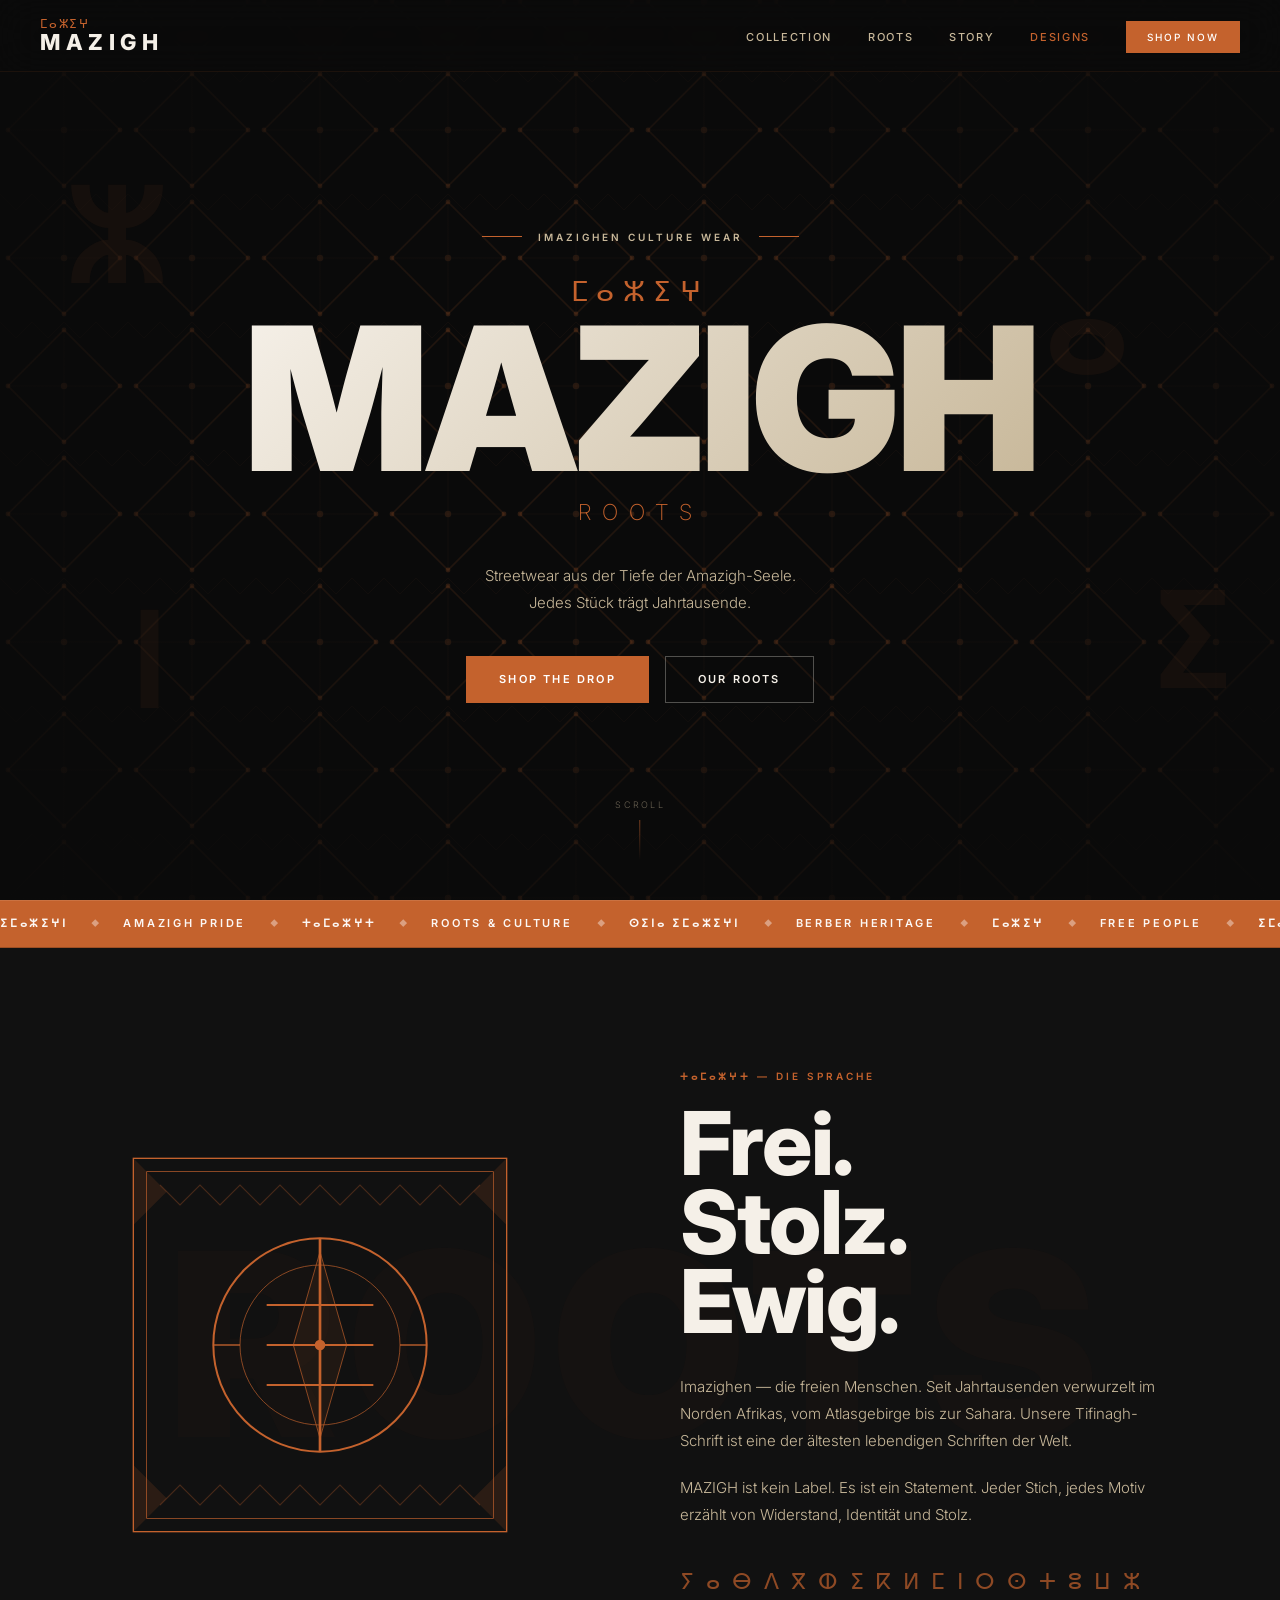
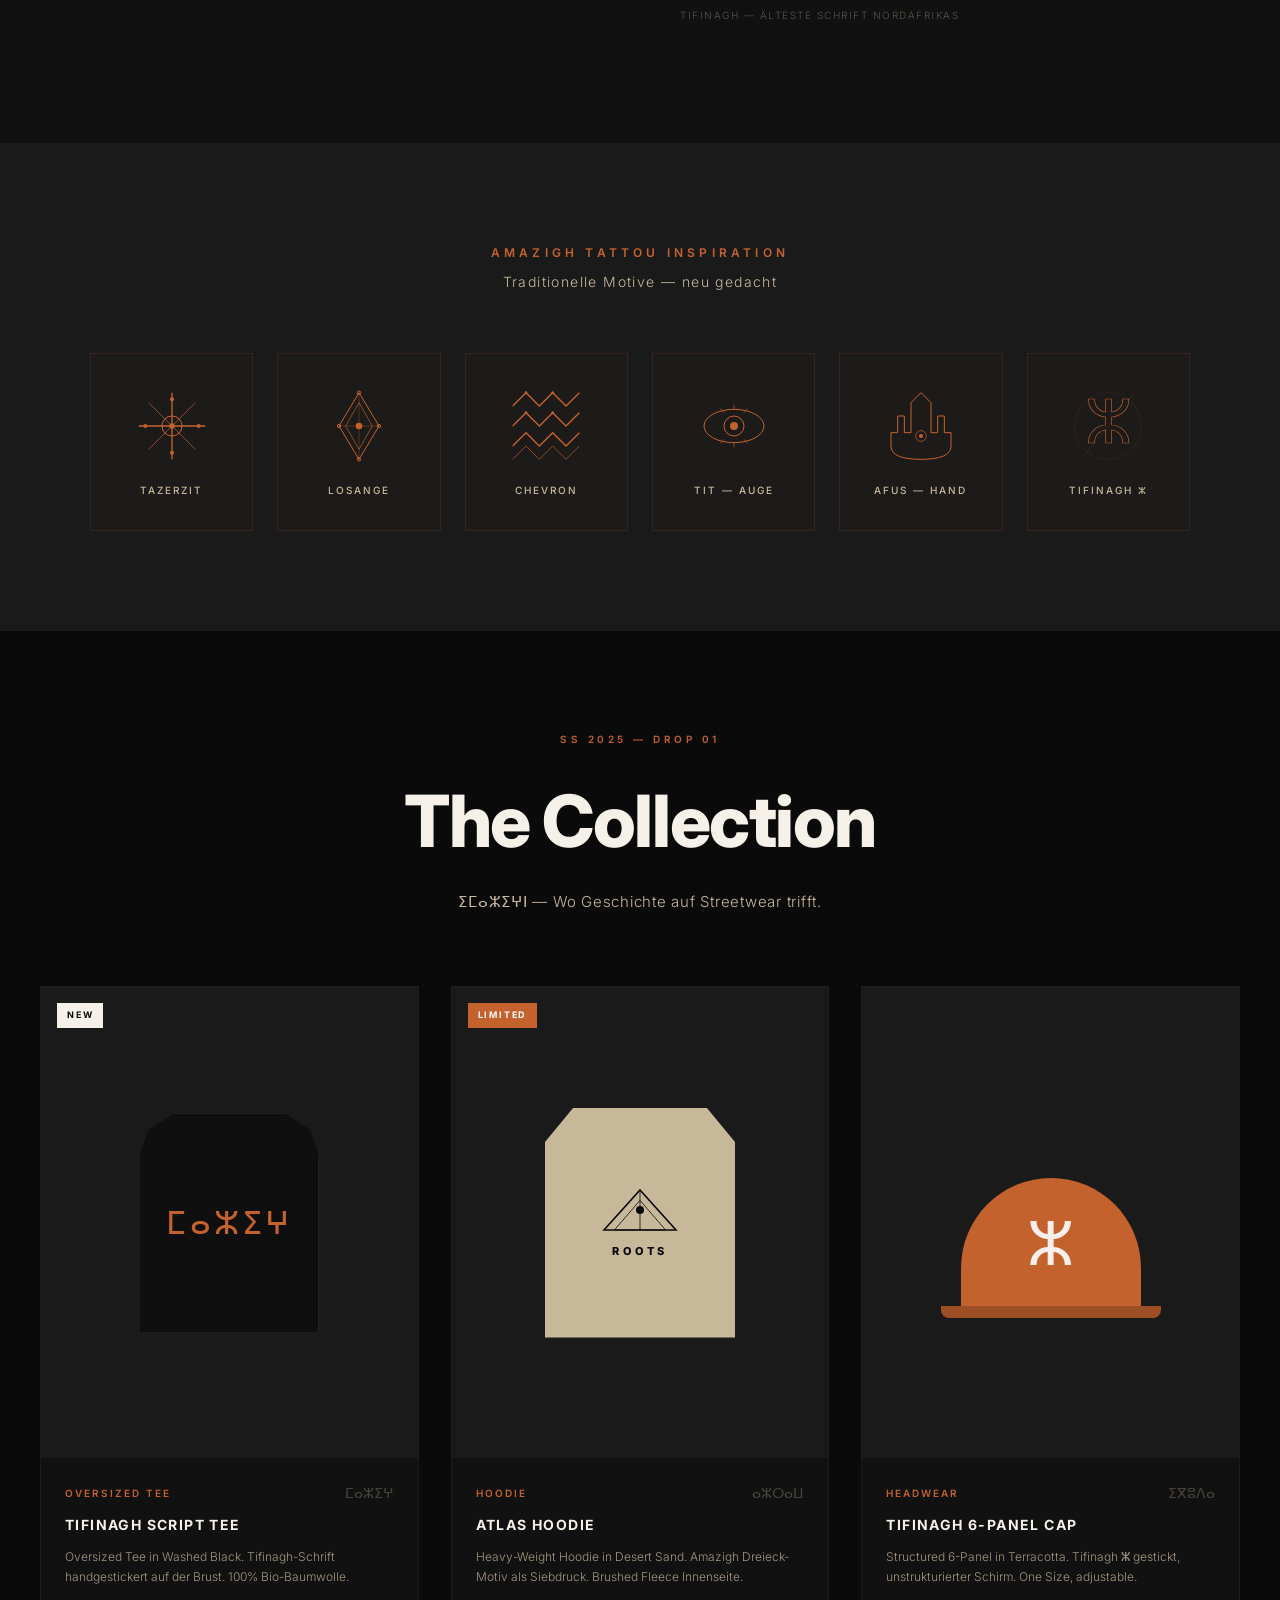
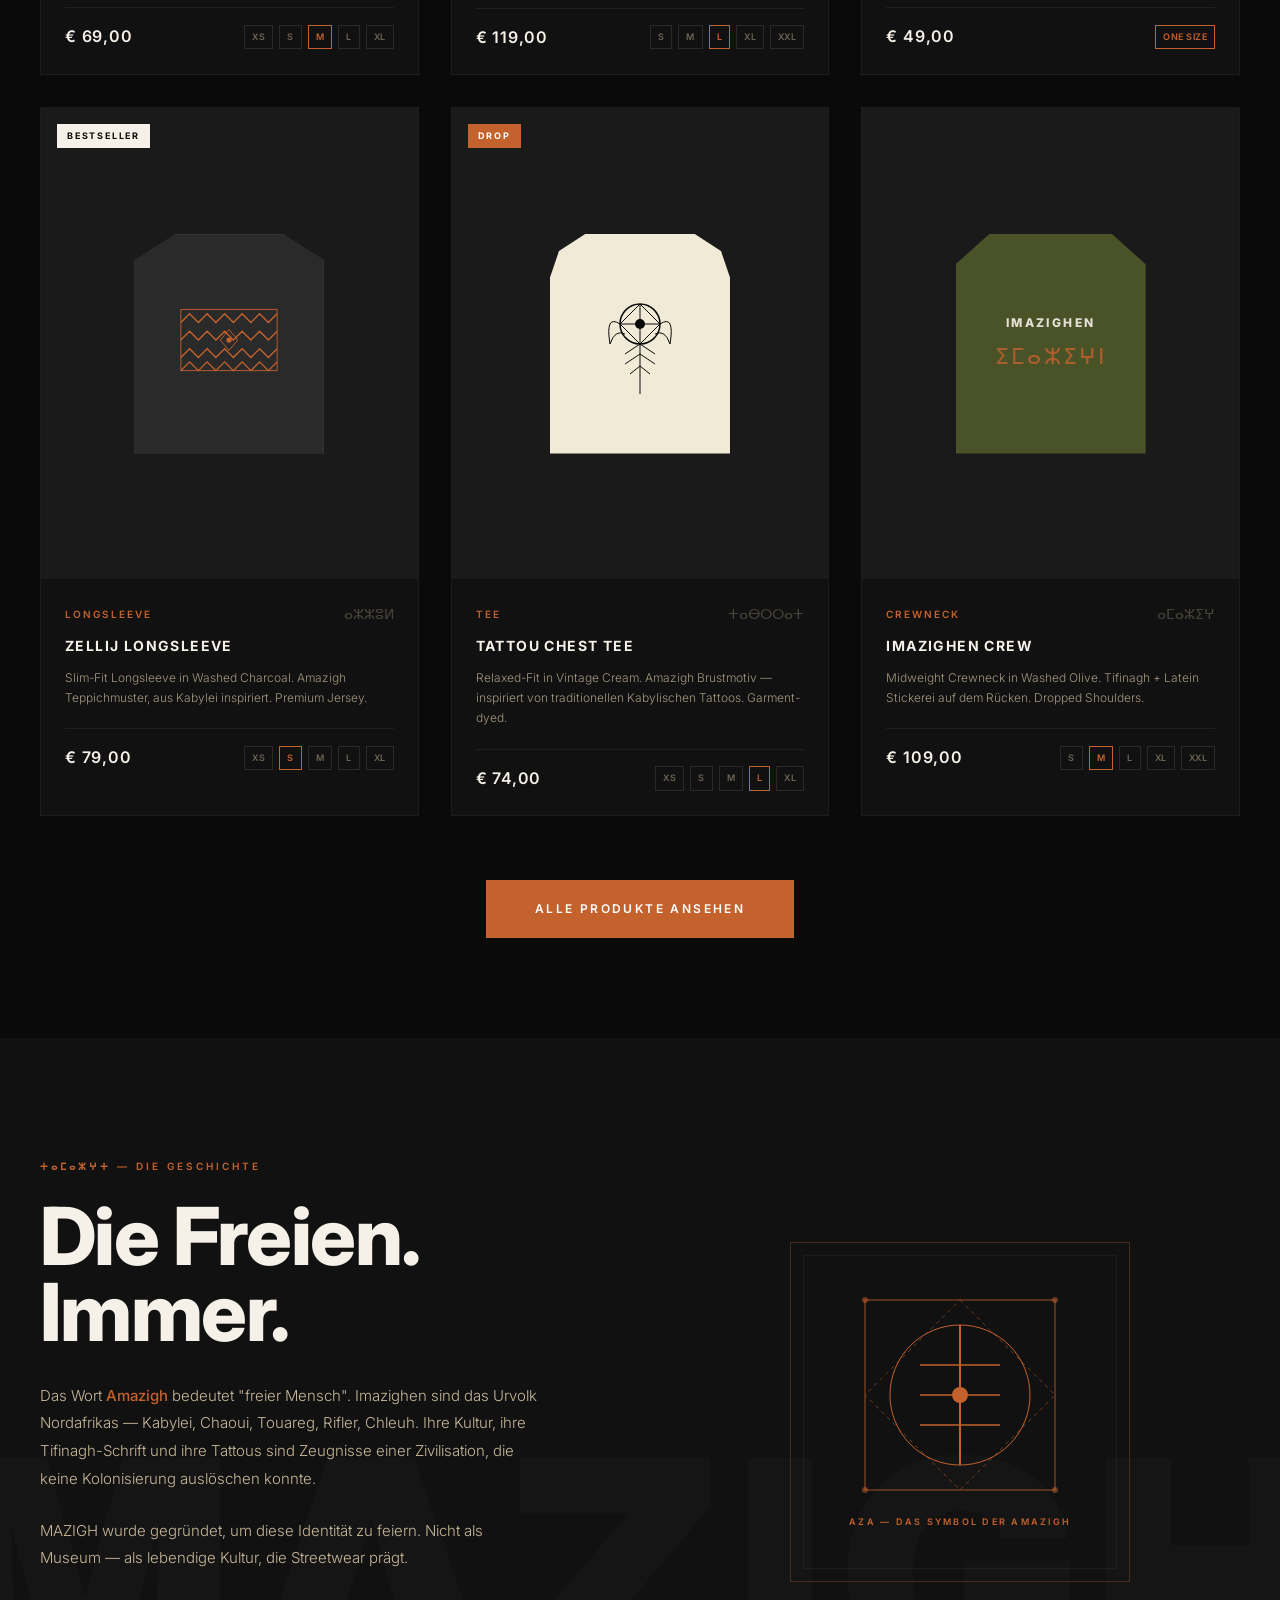
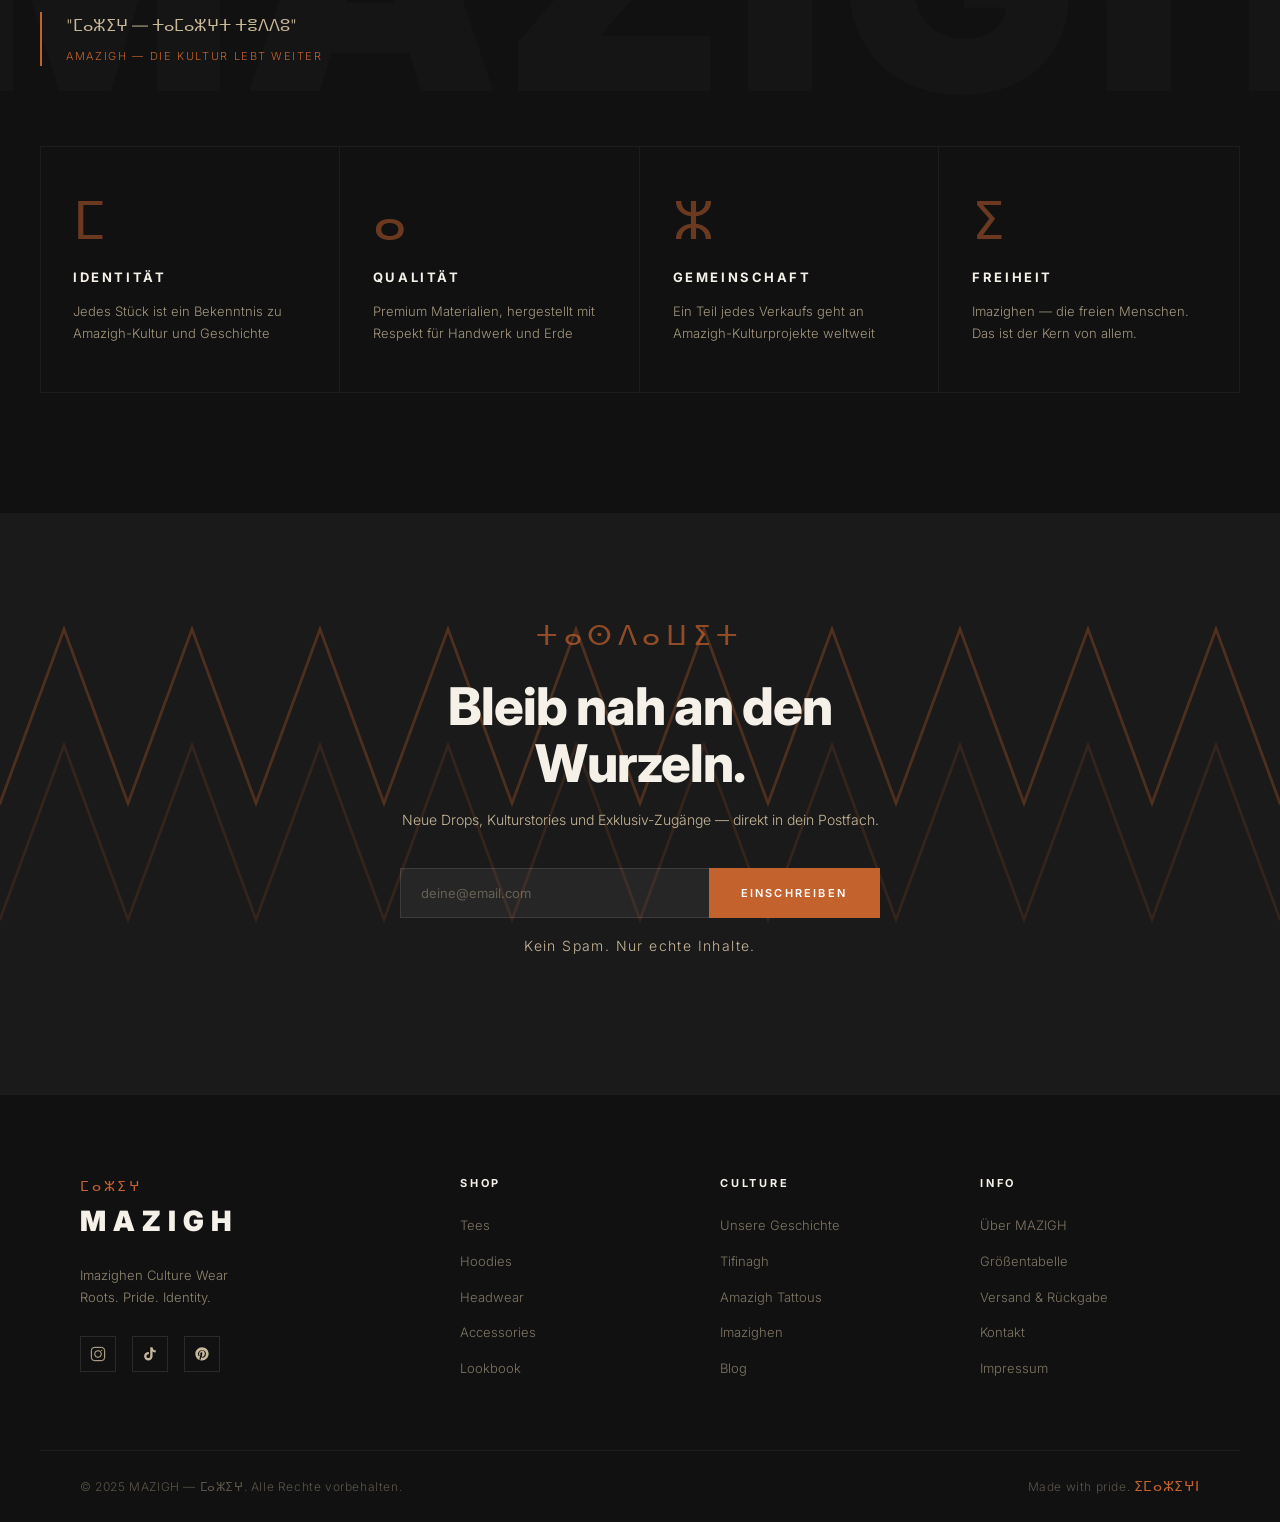
==== commit d8a2f340: "Add design collection page — 6 Amazigh streetwear t-shirt designs for mazigh.club" ====
--- a/index.html
+++ b/index.html
@@ -21,6 +21,7 @@
       <li><a href="#collection">Collection</a></li>
       <li><a href="#roots">Roots</a></li>
       <li><a href="#story">Story</a></li>
+      <li><a href="designs.html" style="color:var(--terracotta)">Designs</a></li>
       <li><a href="#shop" class="nav__cta">Shop Now</a></li>
     </ul>
     <button class="nav__burger" id="burger" aria-label="Menu">
